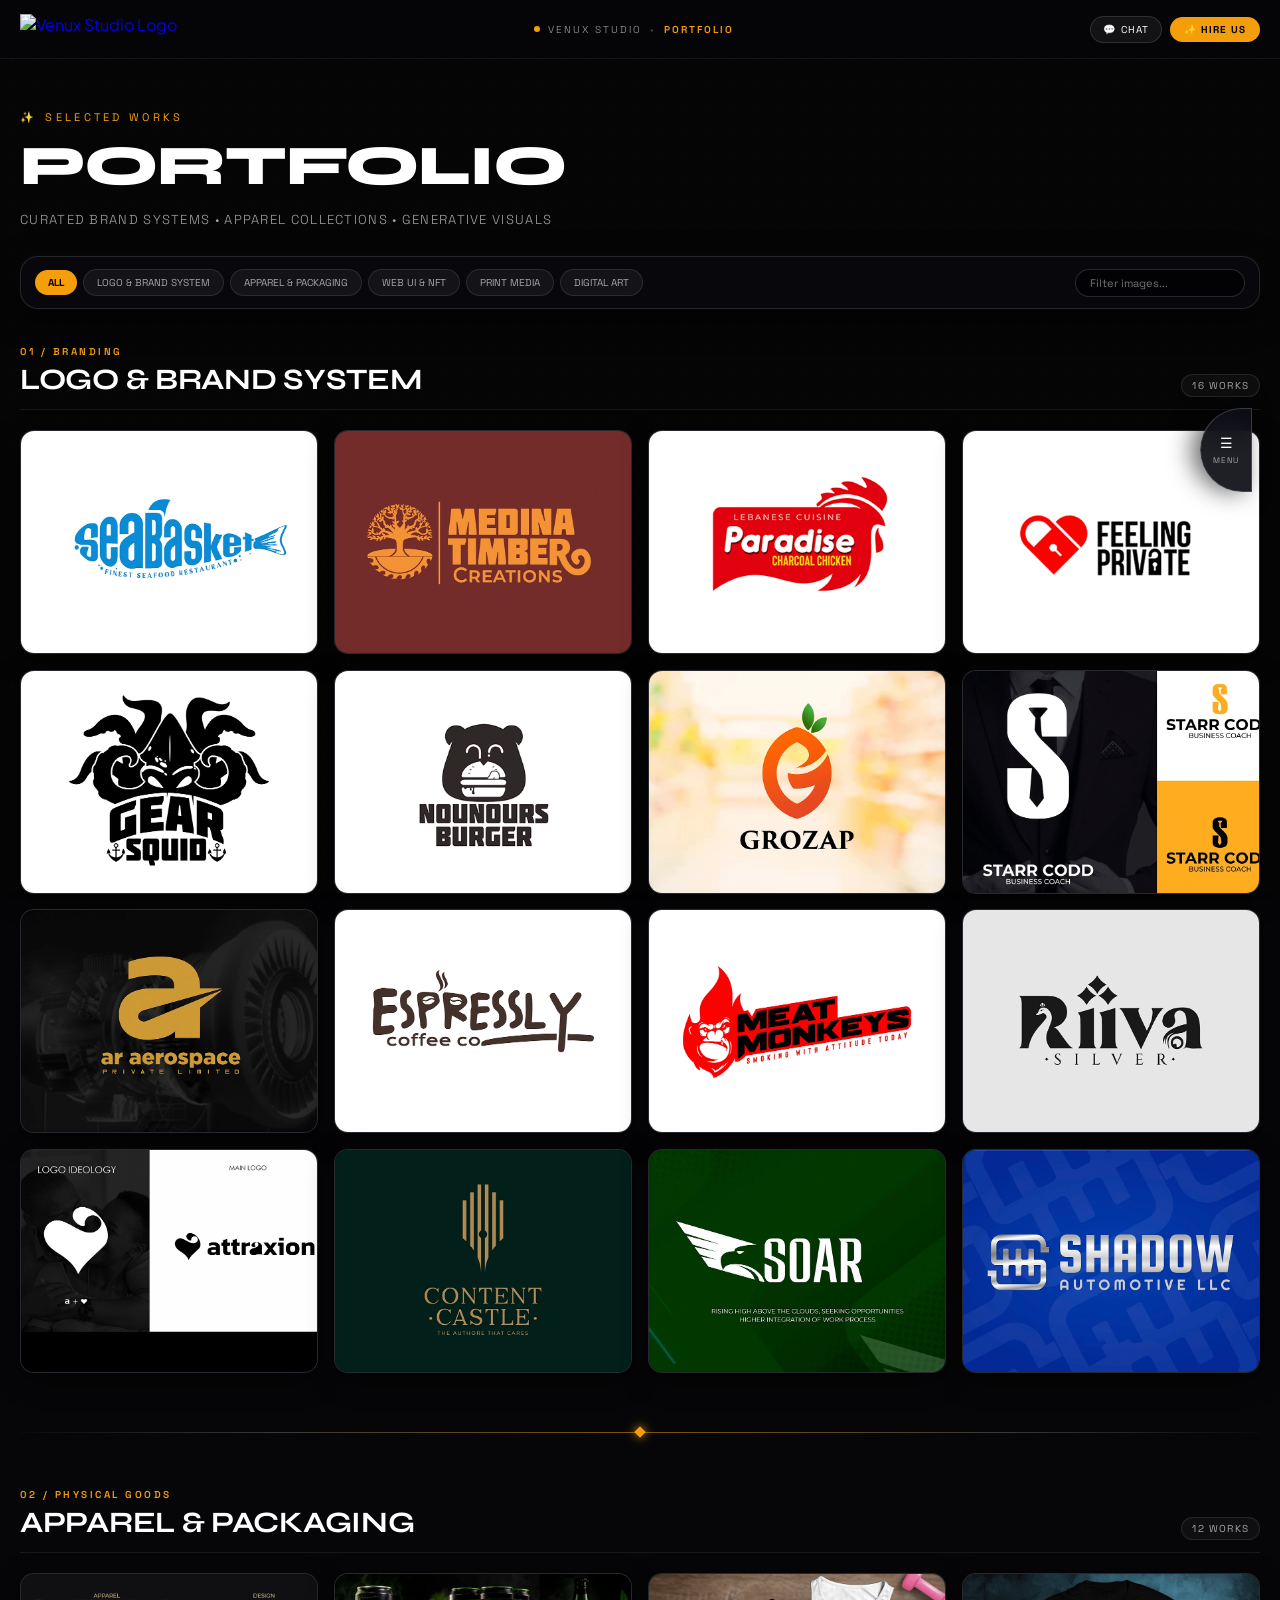
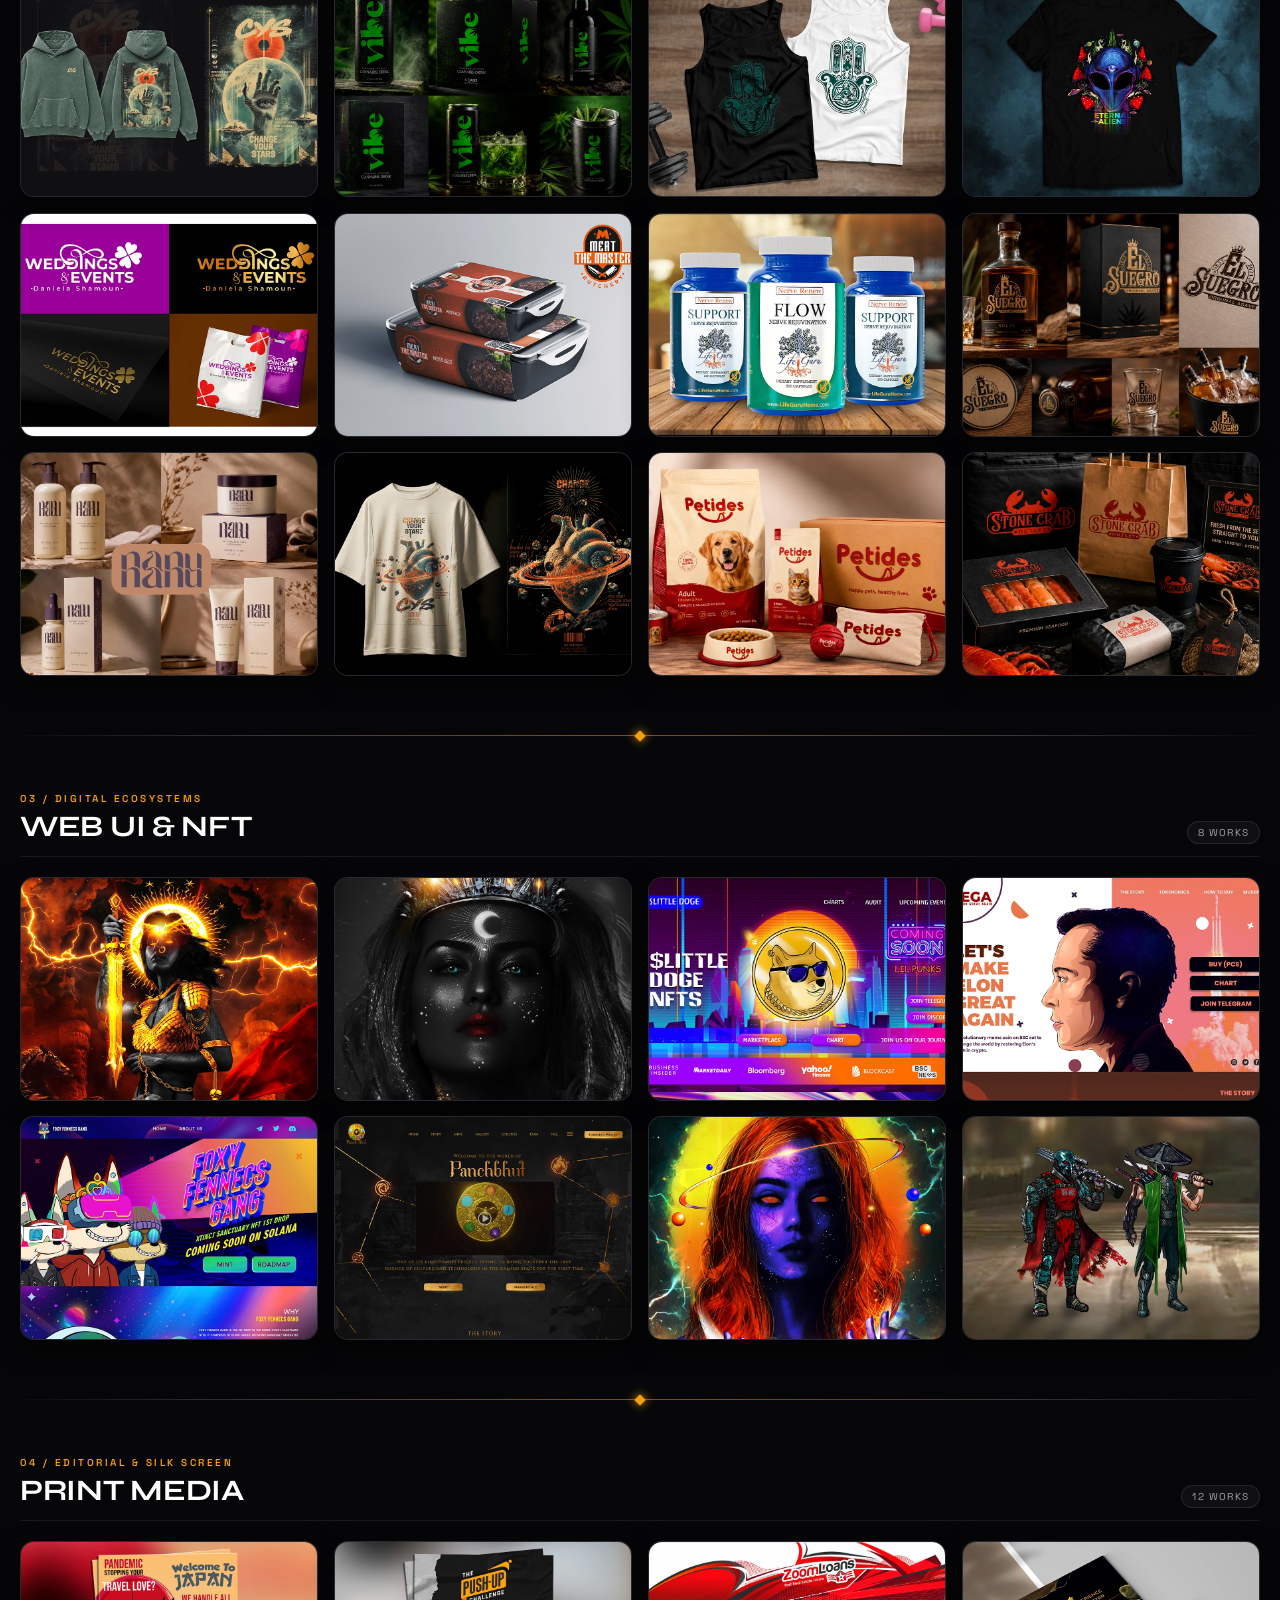
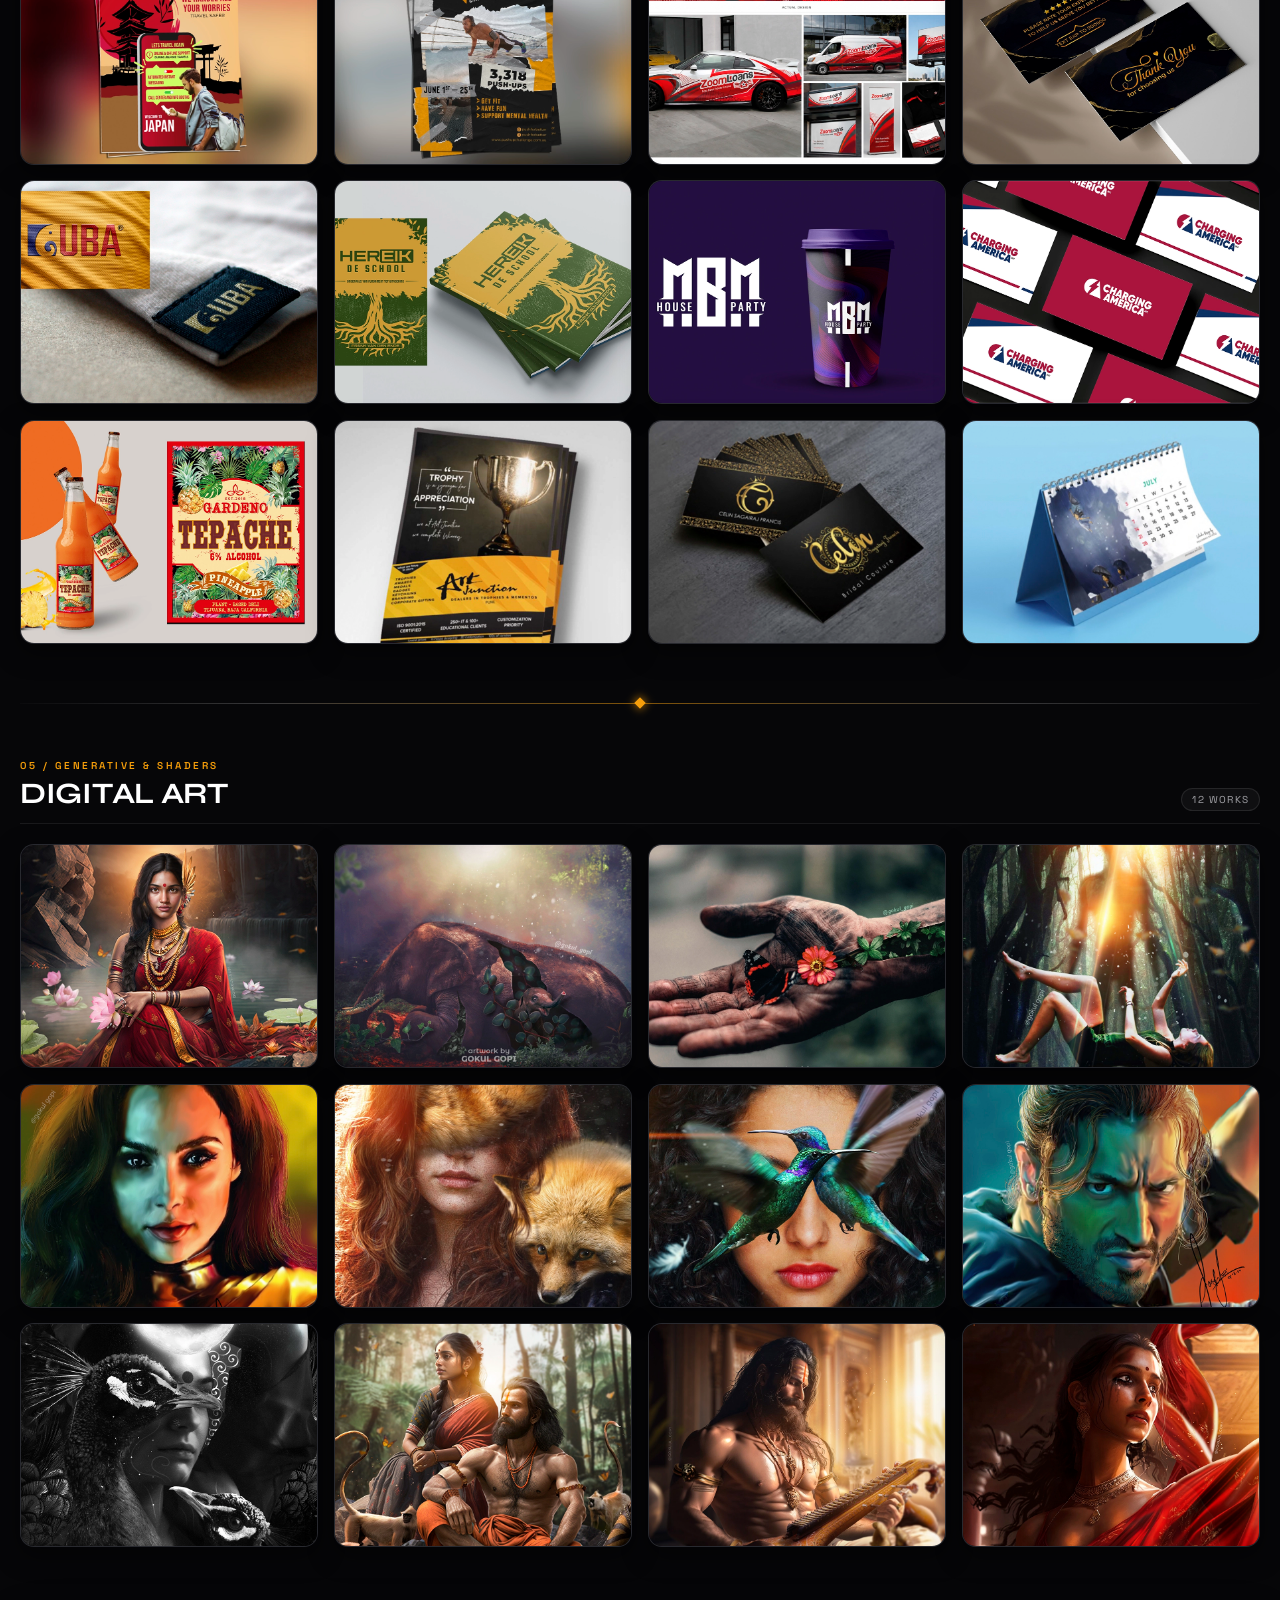
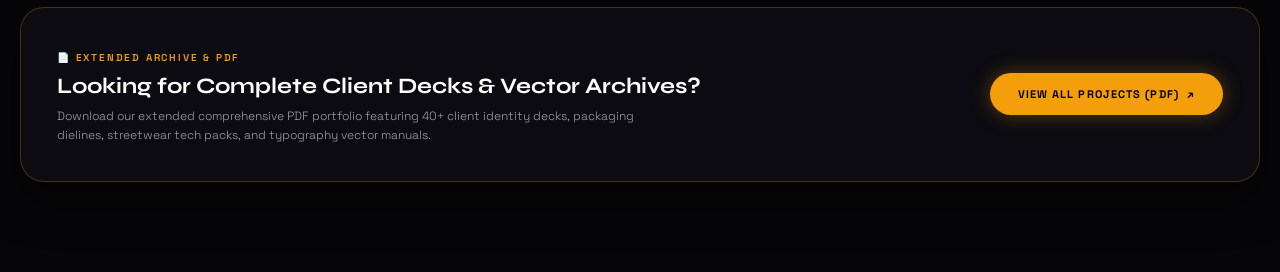
==== portfolio.html @ cf00c3d8 "Add files via upload" ====
<!doctype html>
<html lang="en">
  <head>
    <meta charset="UTF-8" />
    <meta name="viewport" content="width=device-width, initial-scale=1.0" />
    <title>PORTFOLIO — Venux Studio | Selected Works & Visual Identity Gallery</title>

    <!-- SEO, AEO & Meta Tags -->
    <meta name="description" content="Explore selected brand design works by Venux Studio & Gokul Eashwar across 5 curated categories: Logo & Brand Systems, Apparel & Packaging, Web UI & NFT, Print Media, and Digital Art." />
    <meta name="keywords" content="Venux Studio Portfolio, Gokul Eashwar Works, Brand Identity Portfolio, Logo Design Showcase, Packaging Design, Streetwear Graphics, Digital Art" />
    <meta name="author" content="Gokul Eashwar" />
    <meta name="robots" content="index, follow" />
    <link rel="canonical" href="https://venuxstudio.com/portfolio.html" />

    <!-- Open Graph -->
    <meta property="og:type" content="website" />
    <meta property="og:title" content="Portfolio — Venux Studio" />
    <meta property="og:description" content="Curated Brand Systems • Apparel Collections • Generative Visuals" />
    <meta property="og:image" content="https://res.cloudinary.com/nnzbikiu/image/upload/v1785316386/venux_studio_2b_zwst46.png" />
    <link rel="icon" type="image/png" href="https://res.cloudinary.com/nnzbikiu/image/upload/v1785316404/ICON_plrvca.png" />

    <!-- Google Fonts -->
    <link rel="preconnect" href="https://fonts.googleapis.com">
    <link rel="preconnect" href="https://fonts.gstatic.com" crossorigin>
    <link href="https://fonts.googleapis.com/css2?family=Plus+Jakarta+Sans:wght@300;400;500;600;700&family=Space+Grotesk:wght@300;400;500;600;700&family=Syne:wght@500;600;700;800&display=swap" rel="stylesheet">

    <!-- Standalone Stylesheet -->
    <link rel="stylesheet" href="css/style.css" />
  </head>
  <body>
    <!-- Background Video with 20% Overlay -->
    <div id="site-bg-container" class="video-bg-container">
      <video id="site-bg-video" class="video-bg-media" autoplay loop muted playsinline poster="https://res.cloudinary.com/nnzbikiu/image/upload/v1785316410/BG1_i8uujd.jpg">
        <source src="https://res.cloudinary.com/nnzbikiu/video/upload/v1787066009/bg2_l8jbki.mp4" type="video/mp4" />
      </video>
      <div class="video-bg-overlay"></div>
    </div>
    <div class="noise-layer"></div>

    <!-- Fixed Header -->
    <header class="site-header">
      <div class="header-container">
        <!-- Logo -->
        <a href="index.html" style="text-decoration: none; display: flex; align-items: center;">
          <img id="header-logo-img" src="https://res.cloudinary.com/nnzbikiu/image/upload/v1785316386/venux_studio_2b_zwst46.png" alt="Venux Studio Logo" style="height: 30px; width: auto; object-fit: contain;" />
        </a>

        <!-- Center Breadcrumb -->
        <div style="display: flex; align-items: center; gap: 8px; font-family: var(--font-space); font-size: 10px; letter-spacing: 0.2em; text-transform: uppercase; color: var(--text-silver);">
          <span style="width: 6px; height: 6px; border-radius: 50%; background: var(--gold-primary); display: inline-block;"></span>
          <span style="font-weight: 300;">VENUX STUDIO</span>
          <span style="color: #444;">•</span>
          <span style="color: var(--gold-primary); font-weight: 600;">PORTFOLIO</span>
        </div>

        <!-- Right Quick Actions -->
        <div style="display: flex; align-items: center; gap: 8px;">
          <a href="https://wa.me/918983799176" class="dynamic-whatsapp-link" target="_blank" rel="noopener noreferrer" style="display: flex; align-items: center; gap: 5px; text-decoration: none; padding: 6px 12px; border-radius: 9999px; background: rgba(255,255,255,0.06); border: 1px solid rgba(255,255,255,0.12); color: #ffffff; font-family: var(--font-space); font-size: 10px; letter-spacing: 0.1em; text-transform: uppercase;">
            <span style="color: var(--gold-primary);">💬</span> CHAT
          </a>
          <a href="contact.html" style="display: flex; align-items: center; gap: 5px; text-decoration: none; padding: 6px 14px; border-radius: 9999px; background: var(--gold-primary); color: #000000; font-family: var(--font-space); font-size: 10px; font-weight: 700; letter-spacing: 0.1em; text-transform: uppercase;">
            ✨ HIRE US
          </a>
        </div>
      </div>
    </header>

    <!-- Main Portfolio Content -->
    <main style="position: relative; z-index: 10; min-height: 100vh; padding: 110px 20px 90px; max-width: 1280px; margin: 0 auto;">
      <!-- Title & Subtitle -->
      <div style="margin-bottom: 28px;">
        <div style="display: flex; align-items: center; gap: 8px; color: var(--gold-primary); font-family: var(--font-space); font-size: 11px; letter-spacing: 0.3em; text-transform: uppercase; margin-bottom: 8px;">
          <span>✨</span>
          <span>SELECTED WORKS</span>
        </div>
        <h1 style="font-family: var(--font-syne); font-size: clamp(2rem, 5vw, 3.5rem); font-weight: 800; text-transform: uppercase; letter-spacing: -0.02em; margin-bottom: 12px;">
          PORTFOLIO
        </h1>
        <p style="font-family: var(--font-space); font-size: 13px; color: var(--text-silver); letter-spacing: 0.1em; text-transform: uppercase; font-weight: 300;">
          Curated Brand Systems • Apparel Collections • Generative Visuals
        </p>
      </div>

      <!-- Top Sticky Floating Category Filter Bar & Search (Persistent Hover on Scroll) -->
      <div class="sticky-filter-panel">
        <div class="sticky-filter-pills-wrap">
          <button class="portfolio-filter-btn" data-target="all" style="padding: 6px 13px; border-radius: 9999px; background: var(--gold-primary); border: none; color: #000; font-family: var(--font-space); font-size: 10px; font-weight: 700; cursor: pointer; text-transform: uppercase; transition: all 0.2s ease;">ALL</button>
          <button class="portfolio-filter-btn" data-target="logo-brand" style="padding: 6px 13px; border-radius: 9999px; background: rgba(255,255,255,0.05); border: 1px solid rgba(255,255,255,0.1); color: var(--text-silver); font-family: var(--font-space); font-size: 10px; cursor: pointer; text-transform: uppercase; transition: all 0.2s ease;">Logo & Brand System</button>
          <button class="portfolio-filter-btn" data-target="apparel-packaging" style="padding: 6px 13px; border-radius: 9999px; background: rgba(255,255,255,0.05); border: 1px solid rgba(255,255,255,0.1); color: var(--text-silver); font-family: var(--font-space); font-size: 10px; cursor: pointer; text-transform: uppercase; transition: all 0.2s ease;">Apparel & Packaging</button>
          <button class="portfolio-filter-btn" data-target="web-ui-nft" style="padding: 6px 13px; border-radius: 9999px; background: rgba(255,255,255,0.05); border: 1px solid rgba(255,255,255,0.1); color: var(--text-silver); font-family: var(--font-space); font-size: 10px; cursor: pointer; text-transform: uppercase; transition: all 0.2s ease;">Web UI & NFT</button>
          <button class="portfolio-filter-btn" data-target="print-media" style="padding: 6px 13px; border-radius: 9999px; background: rgba(255,255,255,0.05); border: 1px solid rgba(255,255,255,0.1); color: var(--text-silver); font-family: var(--font-space); font-size: 10px; cursor: pointer; text-transform: uppercase; transition: all 0.2s ease;">Print Media</button>
          <button class="portfolio-filter-btn" data-target="digital-art" style="padding: 6px 13px; border-radius: 9999px; background: rgba(255,255,255,0.05); border: 1px solid rgba(255,255,255,0.1); color: var(--text-silver); font-family: var(--font-space); font-size: 10px; cursor: pointer; text-transform: uppercase; transition: all 0.2s ease;">Digital Art</button>
        </div>

        <div class="sticky-filter-search-wrap" style="display: flex; align-items: center; gap: 8px;">
          <input id="portfolio-gallery-search" type="text" placeholder="Filter images..." style="background: rgba(0,0,0,0.6); border: 1px solid rgba(255,255,255,0.15); padding: 6px 14px; border-radius: 9999px; font-family: var(--font-space); font-size: 11px; color: #fff; outline: none; min-width: 170px;" />
        </div>
      </div>

      <!-- ================= 5 SCROLLING GALLERY SECTIONS ================= -->
      <div id="portfolio-sections-root" class="portfolio-gallery-container">
        
        <!-- SECTION 1: LOGO & BRAND SYSTEM (16 Containers) -->
        <section id="section-logo-brand" class="gallery-section-block">
          <div class="gallery-section-header">
            <div class="gallery-section-title-wrap">
              <span class="gallery-section-num">01 / BRANDING</span>
              <h2 class="gallery-section-title">Logo & Brand System</h2>
            </div>
            <span class="gallery-section-badge">16 Works</span>
          </div>
          <div id="grid-logo-brand" class="gallery-grid"></div>
        </section>

        <!-- Dotted Section Divider -->
        <div class="section-divider">
          <div class="section-divider-diamond"></div>
        </div>

        <!-- SECTION 2: APPAREL & PACKAGING (12 Containers) -->
        <section id="section-apparel-packaging" class="gallery-section-block">
          <div class="gallery-section-header">
            <div class="gallery-section-title-wrap">
              <span class="gallery-section-num">02 / PHYSICAL GOODS</span>
              <h2 class="gallery-section-title">Apparel & Packaging</h2>
            </div>
            <span class="gallery-section-badge">12 Works</span>
          </div>
          <div id="grid-apparel-packaging" class="gallery-grid"></div>
        </section>

        <!-- Dotted Section Divider -->
        <div class="section-divider">
          <div class="section-divider-diamond"></div>
        </div>

        <!-- SECTION 3: WEB UI & NFT (8 Containers) -->
        <section id="section-web-ui-nft" class="gallery-section-block">
          <div class="gallery-section-header">
            <div class="gallery-section-title-wrap">
              <span class="gallery-section-num">03 / DIGITAL ECOSYSTEMS</span>
              <h2 class="gallery-section-title">Web UI & NFT</h2>
            </div>
            <span class="gallery-section-badge">8 Works</span>
          </div>
          <div id="grid-web-ui-nft" class="gallery-grid"></div>
        </section>

        <!-- Dotted Section Divider -->
        <div class="section-divider">
          <div class="section-divider-diamond"></div>
        </div>

        <!-- SECTION 4: PRINT MEDIA (12 Containers) -->
        <section id="section-print-media" class="gallery-section-block">
          <div class="gallery-section-header">
            <div class="gallery-section-title-wrap">
              <span class="gallery-section-num">04 / EDITORIAL & SILK SCREEN</span>
              <h2 class="gallery-section-title">Print Media</h2>
            </div>
            <span class="gallery-section-badge">12 Works</span>
          </div>
          <div id="grid-print-media" class="gallery-grid"></div>
        </section>

        <!-- Dotted Section Divider -->
        <div class="section-divider">
          <div class="section-divider-diamond"></div>
        </div>

        <!-- SECTION 5: DIGITAL ART (12 Containers) -->
        <section id="section-digital-art" class="gallery-section-block">
          <div class="gallery-section-header">
            <div class="gallery-section-title-wrap">
              <span class="gallery-section-num">05 / GENERATIVE & SHADERS</span>
              <h2 class="gallery-section-title">Digital Art</h2>
            </div>
            <span class="gallery-section-badge">12 Works</span>
          </div>
          <div id="grid-digital-art" class="gallery-grid"></div>
        </section>

      </div>

      <!-- ================= EXTENDED ARCHIVE & PDF SECTION ================= -->
      <div class="glass-panel" style="margin-top: 60px; border-radius: 24px; padding: 36px; display: flex; flex-wrap: wrap; align-items: center; justify-content: space-between; gap: 24px; border: 1px solid rgba(245,158,11,0.25);">
        <div>
          <span style="font-family: var(--font-space); font-size: 10px; color: var(--gold-primary); letter-spacing: 0.18em; text-transform: uppercase; font-weight: 600;">
            📄 EXTENDED ARCHIVE & PDF
          </span>
          <h3 style="font-family: var(--font-syne); font-size: 22px; font-weight: 700; margin: 8px 0; color: #ffffff;">
            Looking for Complete Client Decks & Vector Archives?
          </h3>
          <p style="font-family: var(--font-space); font-size: 12px; color: var(--text-silver); font-weight: 300; max-width: 580px; line-height: 1.6;">
            Download our extended comprehensive PDF portfolio featuring 40+ client identity decks, packaging dielines, streetwear tech packs, and typography vector manuals.
          </p>
        </div>

        <a id="pdf-portfolio-btn" href="https://drive.google.com/file/d/1tHbEPQrKnWGHu5z4K-dpq1kk4KrGbbqX/view?usp=sharing" target="_blank" rel="noopener noreferrer" style="text-decoration: none; padding: 14px 28px; border-radius: 9999px; background: var(--gold-primary); color: #000000; font-family: var(--font-space); font-size: 11px; font-weight: 700; text-transform: uppercase; letter-spacing: 0.1em; display: inline-flex; align-items: center; gap: 8px; box-shadow: 0 0 20px rgba(245,158,11,0.35); transition: transform 0.2s ease;">
          <span>VIEW ALL PROJECTS (PDF)</span>
          <span>↗</span>
        </a>
      </div>
    </main>

    <!-- ================= IMAGE LIGHTBOX MODAL ================= -->
    <div id="image-lightbox-modal" class="modal-overlay" style="z-index: 120;">
      <div style="position: relative; max-width: 960px; width: 100%; display: flex; flex-direction: column; align-items: center;">
        <button id="lightbox-close-btn" style="position: absolute; top: -45px; right: 0; background: rgba(0,0,0,0.8); border: 1px solid rgba(255,255,255,0.2); color: #fff; font-size: 16px; width: 36px; height: 36px; border-radius: 50%; cursor: pointer; display: flex; align-items: center; justify-content: center;">✕</button>
        <div style="border-radius: 18px; overflow: hidden; border: 1px solid rgba(245,158,11,0.4); box-shadow: 0 25px 60px rgba(0,0,0,0.95); background: #000; max-height: 80vh; width: 100%; display: flex; align-items: center; justify-content: center;">
          <img id="lightbox-img" src="" alt="Portfolio Showcase Fullscreen" style="max-width: 100%; max-height: 80vh; object-fit: contain;" />
        </div>
        <p id="lightbox-caption" style="margin-top: 14px; font-family: var(--font-space); font-size: 12px; color: var(--gold-primary); letter-spacing: 0.15em; text-transform: uppercase;"></p>
      </div>
    </div>

    <!-- ================= CIRCULAR ARC NAVIGATION (DESKTOP) ================= -->
    <div class="arc-nav-desktop">
      <div class="arc-nav-wrapper">
        <div id="arc-nodes-group" class="arc-nodes-group collapsed">
          <a id="arc-node-home" href="index.html" class="arc-node-item">
            <span class="arc-node-pill">Home</span>
            <div class="arc-node-btn">🏠</div>
          </a>
          <a id="arc-node-about" href="about.html" class="arc-node-item">
            <span class="arc-node-pill">About</span>
            <div class="arc-node-btn">👤</div>
          </a>
          <a id="arc-node-portfolio" href="portfolio.html" class="arc-node-item active">
            <span class="arc-node-pill">Portfolio</span>
            <div class="arc-node-btn active">📁</div>
          </a>
          <a id="arc-node-vibe-builds" href="vibe-builds.html" class="arc-node-item">
            <span class="arc-node-pill">Vibe Builds</span>
            <div class="arc-node-btn">⚡</div>
          </a>
          <a id="arc-node-contact" href="contact.html" class="arc-node-item">
            <span class="arc-node-pill">Contact</span>
            <div class="arc-node-btn">✉️</div>
          </a>
        </div>

        <button id="arc-nav-trigger" class="arc-trigger-btn" aria-label="Toggle Navigation">
          <span style="font-size: 14px; color: #fff;">☰</span>
          <span id="arc-trigger-text" style="font-family: var(--font-space); font-size: 8px; color: var(--text-silver); letter-spacing: 0.1em;">MENU</span>
        </button>
      </div>
    </div>

    <!-- ================= MOBILE & TABLET BOTTOM DOCK ================= -->
    <div class="mobile-bottom-dock">
      <div class="mobile-dock-inner">
        <a href="index.html" class="mobile-dock-btn" data-file="index.html">Home</a>
        <a href="about.html" class="mobile-dock-btn" data-file="about.html">About</a>
        <a href="portfolio.html" class="mobile-dock-btn active" data-file="portfolio.html">Portfolio</a>
        <a href="vibe-builds.html" class="mobile-dock-btn" data-file="vibe-builds.html">Vibe</a>
        <a href="contact.html" class="mobile-dock-btn" data-file="contact.html">Contact</a>
      </div>
    </div>

    <!-- Scripts -->
    <script src="js/data.js"></script>
    <script src="js/app.js"></script>
  </body>
</html>
---- css/style.css ----
/* ==========================================================================
   VENUX STUDIO — STANDALONE STYLESHEET (MULTI-PAGE & VIDEO BG SUPPORT)
   Strict 3-Color Standard: White (#ffffff), Silver/Muted (#a3a3a8), Deep Gold (#f59e0b)
   ========================================================================== */

@import url('https://fonts.googleapis.com/css2?family=Plus+Jakarta+Sans:wght@300;400;500;600;700&family=Space+Grotesk:wght@300;400;500;600;700&family=Syne:wght@500;600;700;800&display=swap');

:root {
  --bg-primary: #060608;
  --text-white: #ffffff;
  --text-silver: #a3a3a8;
  --text-muted: #73737c;
  --gold-primary: #f59e0b;
  --gold-glow: rgba(245, 158, 11, 0.35);
  --glass-bg: rgba(14, 15, 22, 0.72);
  --glass-border: rgba(255, 255, 255, 0.1);
  --glass-border-hover: rgba(245, 158, 11, 0.5);
  --glass-blur: blur(16px);
  --font-syne: 'Syne', sans-serif;
  --font-space: 'Space Grotesk', monospace, sans-serif;
  --font-sans: 'Plus Jakarta Sans', sans-serif;
}

* {
  margin: 0;
  padding: 0;
  box-sizing: border-box;
  -webkit-font-smoothing: antialiased;
}

html, body {
  background-color: var(--bg-primary);
  color: var(--text-white);
  font-family: var(--font-sans);
  overflow-x: hidden;
  min-height: 100vh;
  position: relative;
  width: 100%;
}

::selection {
  background-color: var(--gold-primary);
  color: #000000;
}

/* ================= BACKGROUND VIDEO & OVERLAY ================= */
.video-bg-container {
  position: fixed;
  inset: 0;
  width: 100vw;
  height: 100vh;
  z-index: 0;
  overflow: hidden;
  pointer-events: none;
}

.video-bg-media {
  position: absolute;
  top: 50%;
  left: 50%;
  min-width: 100%;
  min-height: 100%;
  width: auto;
  height: auto;
  transform: translate(-50%, -50%);
  object-fit: cover;
}

/* 20% Black Overlay as requested */
.video-bg-overlay {
  position: absolute;
  inset: 0;
  background-color: rgba(0, 0, 0, 0.20);
  z-index: 1;
}

.noise-layer {
  position: fixed;
  inset: 0;
  background-image: radial-gradient(rgba(255, 255, 255, 0.04) 1px, transparent 0);
  background-size: 24px 24px;
  z-index: 2;
  pointer-events: none;
  opacity: 0.35;
}

/* Typography Utility Classes */
.font-syne { font-family: var(--font-syne); }
.font-space { font-family: var(--font-space); }
.font-sans { font-family: var(--font-sans); }

/* Glass Panel Styling */
.glass-panel {
  background: var(--glass-bg);
  backdrop-filter: var(--glass-blur);
  -webkit-backdrop-filter: var(--glass-blur);
  border: 1px solid var(--glass-border);
  box-shadow: 0 20px 40px rgba(0, 0, 0, 0.5);
  transition: all 0.3s cubic-bezier(0.16, 1, 0.3, 1);
}

.glass-panel-hover:hover {
  border-color: var(--glass-border-hover);
  transform: translateY(-3px);
  box-shadow: 0 25px 50px rgba(0, 0, 0, 0.7), 0 0 25px rgba(245, 158, 11, 0.12);
}

/* Header */
.site-header {
  position: fixed;
  top: 0;
  left: 0;
  right: 0;
  z-index: 50;
  padding: 0.875rem 1.25rem;
  background: rgba(6, 6, 8, 0.75);
  backdrop-filter: var(--glass-blur);
  -webkit-backdrop-filter: var(--glass-blur);
  border-bottom: 1px solid rgba(255, 255, 255, 0.06);
}

.header-container {
  max-width: 1280px;
  margin: 0 auto;
  display: flex;
  align-items: center;
  justify-content: space-between;
  gap: 12px;
}

/* Orbit Canvas & Interactive Showcase (Home) */
.orbit-showcase-container {
  position: relative;
  width: 100%;
  height: 80vh;
  min-height: 480px;
  max-width: 1280px;
  margin: 0 auto;
  display: flex;
  align-items: center;
  justify-content: center;
  overflow: hidden;
  user-select: none;
}

.orbit-card {
  position: absolute;
  transform: translate(-50%, -50%);
  cursor: pointer;
  transition: transform 0.25s ease-out, border-color 0.25s ease, opacity 0.25s ease;
  border-radius: 12px;
  overflow: hidden;
  border: 1px solid rgba(255, 255, 255, 0.18);
  background: rgba(12, 13, 18, 0.82);
  backdrop-filter: blur(10px);
  -webkit-backdrop-filter: blur(10px);
}

.orbit-card:hover {
  border-color: var(--gold-primary) !important;
  box-shadow: 0 0 30px var(--gold-glow);
  z-index: 100 !important;
}

/* Glitch Animation */
@keyframes glitch-anim {
  0% { transform: translate(0); }
  20% { transform: translate(-1px, 1px); }
  40% { transform: translate(-1px, -1px); }
  60% { transform: translate(1px, 1px); }
  80% { transform: translate(1px, -1px); }
  100% { transform: translate(0); }
}

.animate-glitch {
  animation: glitch-anim 0.2s cubic-bezier(0.25, 0.46, 0.45, 0.94) both infinite;
}

/* ================= CIRCULAR ARC NAVIGATION (FIXED & SHIFTED INWARD) ================= */
.arc-nav-desktop {
  position: fixed;
  right: 28px; /* Shifted left from the edge so it never crops! */
  top: 50%;
  transform: translateY(-50%);
  z-index: 45;
  user-select: none;
}

.arc-nav-wrapper {
  position: relative;
  width: 280px;
  height: 380px;
  display: flex;
  align-items: center;
  justify-content: flex-end;
}

.arc-trigger-btn {
  width: 52px;
  height: 84px;
  background: rgba(13, 14, 20, 0.92);
  border: 1px solid rgba(255, 255, 255, 0.18);
  border-radius: 42px 0 0 42px;
  backdrop-filter: blur(16px);
  -webkit-backdrop-filter: blur(16px);
  cursor: pointer;
  display: flex;
  flex-direction: column;
  align-items: center;
  justify-content: center;
  gap: 4px;
  transition: all 0.3s ease;
  position: relative;
  z-index: 10;
  box-shadow: -8px 0 25px rgba(0, 0, 0, 0.6);
}

.arc-trigger-btn:hover {
  border-color: rgba(245, 158, 11, 0.7);
  background: rgba(22, 24, 34, 0.98);
}

.arc-nodes-group {
  position: absolute;
  right: 26px;
  top: 50%;
  transform: translateY(-50%);
  transition: opacity 0.35s cubic-bezier(0.16, 1, 0.3, 1), transform 0.35s cubic-bezier(0.16, 1, 0.3, 1);
}

.arc-nodes-group.collapsed {
  opacity: 0;
  pointer-events: none;
  transform: translateY(-50%) scale(0.85);
}

.arc-node-item {
  position: absolute;
  transform: translate(50%, -50%);
  display: flex;
  align-items: center;
  justify-content: flex-end;
  cursor: pointer;
  text-decoration: none;
}

.arc-node-btn {
  width: 44px;
  height: 44px;
  border-radius: 50%;
  background: rgba(18, 19, 26, 0.9);
  border: 1px solid rgba(255, 255, 255, 0.18);
  color: var(--text-silver);
  display: flex;
  align-items: center;
  justify-content: center;
  transition: all 0.25s ease;
  backdrop-filter: blur(12px);
  -webkit-backdrop-filter: blur(12px);
  font-size: 15px;
}

.arc-node-btn.active {
  background: var(--gold-primary);
  color: #000000;
  box-shadow: 0 0 25px var(--gold-glow);
  transform: scale(1.12);
  font-weight: 700;
  border-color: var(--gold-primary);
}

.arc-node-btn:hover:not(.active) {
  border-color: var(--gold-primary);
  color: #ffffff;
  transform: scale(1.08);
}

.arc-node-pill {
  margin-right: 10px;
  padding: 4px 12px;
  border-radius: 9999px;
  background: rgba(8, 9, 14, 0.85);
  border: 1px solid rgba(255, 255, 255, 0.12);
  font-family: var(--font-space);
  font-size: 11px;
  white-space: nowrap;
  backdrop-filter: blur(8px);
  -webkit-backdrop-filter: blur(8px);
  color: var(--text-silver);
  transition: all 0.25s ease;
}

.arc-node-item:hover .arc-node-pill {
  color: #ffffff;
  border-color: rgba(245, 158, 11, 0.4);
}

.arc-node-item.active .arc-node-pill {
  background: rgba(245, 158, 11, 0.15);
  border-color: rgba(245, 158, 11, 0.4);
  color: #fef08a;
  font-weight: 600;
}

/* ================= MOBILE & TABLET FLOATING DOCK ================= */
.mobile-bottom-dock {
  position: fixed;
  bottom: 16px;
  left: 0;
  right: 0;
  z-index: 45;
  display: none;
  justify-content: center;
  padding: 0 12px;
  pointer-events: none;
}

.mobile-dock-inner {
  pointer-events: auto;
  display: flex;
  align-items: center;
  justify-content: center;
  gap: 3px;
  padding: 6px 10px;
  border-radius: 9999px;
  background: rgba(12, 13, 20, 0.95);
  border: 1px solid rgba(255, 255, 255, 0.18);
  backdrop-filter: blur(20px);
  -webkit-backdrop-filter: blur(20px);
  box-shadow: 0 15px 35px rgba(0, 0, 0, 0.85);
  max-width: calc(100vw - 24px);
  overflow-x: auto;
}

.mobile-dock-btn {
  display: flex;
  align-items: center;
  gap: 4px;
  padding: 6px 9px;
  border-radius: 9999px;
  background: transparent;
  border: none;
  color: var(--text-silver);
  font-family: var(--font-space);
  font-size: 10px;
  text-transform: uppercase;
  letter-spacing: 0.06em;
  text-decoration: none;
  cursor: pointer;
  transition: all 0.25s ease;
  min-height: 38px;
  white-space: nowrap;
}

.mobile-dock-btn.active {
  background: var(--gold-primary);
  color: #000000;
  font-weight: 700;
  box-shadow: 0 0 15px var(--gold-glow);
}

/* ================= RESPONSIVENESS & MOBILE LAYOUT FIXES ================= */
@media (max-width: 1024px) {
  .arc-nav-desktop {
    display: none !important;
  }
  .mobile-bottom-dock {
    display: flex !important;
  }
}

@media (max-width: 640px) {
  .header-container {
    padding: 0 4px;
  }
  .site-header {
    padding: 0.625rem 0.875rem;
  }
}

/* ================= PORTFOLIO SECTIONS & IMAGE SHOWCASE GRID ================= */
.portfolio-gallery-container {
  position: relative;
  width: 100%;
}

/* Persistent Floating Sticky Filter Bar */
.sticky-filter-panel {
  position: sticky;
  top: 68px;
  z-index: 40;
  background: rgba(8, 9, 14, 0.88);
  backdrop-filter: blur(20px);
  -webkit-backdrop-filter: blur(20px);
  padding: 10px 14px;
  border-radius: 18px;
  border: 1px solid rgba(255, 255, 255, 0.12);
  margin-bottom: 36px;
  display: flex;
  align-items: center;
  justify-content: space-between;
  gap: 12px;
  box-shadow: 0 10px 30px rgba(0, 0, 0, 0.65), 0 0 15px rgba(245, 158, 11, 0.05);
  transition: all 0.25s ease;
}

.sticky-filter-pills-wrap {
  display: flex;
  align-items: center;
  gap: 6px;
  overflow-x: auto;
  scrollbar-width: none;
  -ms-overflow-style: none;
  -webkit-overflow-scrolling: touch;
  padding: 2px 0;
  max-width: 100%;
}

.sticky-filter-pills-wrap::-webkit-scrollbar {
  display: none;
}

.portfolio-filter-btn {
  white-space: nowrap;
  flex-shrink: 0;
}

.gallery-section-block {
  margin-bottom: 56px;
  scroll-margin-top: 150px;
}

@media (max-width: 768px) {
  .sticky-filter-panel {
    top: 58px;
    padding: 8px 10px;
    border-radius: 14px;
    margin-bottom: 24px;
    flex-direction: column;
    align-items: stretch;
    gap: 8px;
  }

  .gallery-section-block {
    scroll-margin-top: 175px;
  }
}

.gallery-section-header {
  display: flex;
  align-items: flex-end;
  justify-content: space-between;
  margin-bottom: 20px;
  padding-bottom: 12px;
  border-bottom: 1px solid rgba(255, 255, 255, 0.08);
}

.gallery-section-title-wrap {
  display: flex;
  flex-direction: column;
  gap: 4px;
}

.gallery-section-num {
  font-family: var(--font-space);
  font-size: 10px;
  letter-spacing: 0.25em;
  color: var(--gold-primary);
  text-transform: uppercase;
  font-weight: 600;
}

.gallery-section-title {
  font-family: var(--font-syne);
  font-size: clamp(1.25rem, 2.8vw, 1.85rem);
  font-weight: 700;
  letter-spacing: -0.01em;
  color: #ffffff;
  text-transform: uppercase;
}

.gallery-section-badge {
  font-family: var(--font-space);
  font-size: 10px;
  letter-spacing: 0.12em;
  color: var(--text-silver);
  padding: 4px 10px;
  border-radius: 9999px;
  background: rgba(255, 255, 255, 0.04);
  border: 1px solid rgba(255, 255, 255, 0.09);
  text-transform: uppercase;
}

/* 4-Column Responsive Image Grid */
.gallery-grid {
  display: grid;
  grid-template-columns: repeat(auto-fill, minmax(240px, 1fr));
  gap: 16px;
  position: relative;
}

@media (min-width: 1200px) {
  .gallery-grid {
    grid-template-columns: repeat(4, 1fr);
  }
}

@media (max-width: 768px) {
  .gallery-grid {
    grid-template-columns: repeat(2, 1fr);
    gap: 12px;
  }
}

@media (max-width: 440px) {
  .gallery-grid {
    grid-template-columns: 1fr;
    gap: 12px;
  }
}

/* Pure Image Container Card */
.gallery-item-card {
  position: relative;
  aspect-ratio: 4 / 3;
  border-radius: 14px;
  overflow: hidden;
  background: rgba(12, 13, 20, 0.85);
  border: 1px solid rgba(255, 255, 255, 0.12);
  cursor: pointer;
  box-shadow: 0 8px 24px rgba(0, 0, 0, 0.5);
  transition: transform 0.28s cubic-bezier(0.2, 0.9, 0.3, 1.2),
              box-shadow 0.28s ease,
              border-color 0.28s ease,
              filter 0.28s ease,
              opacity 0.28s ease;
  will-change: transform, filter, opacity;
  user-select: none;
}

.gallery-item-card img {
  width: 100%;
  height: 100%;
  object-fit: cover;
  display: block;
  transition: transform 0.35s ease;
}

/* Zoom on Image Hover */
.gallery-item-card:hover img {
  transform: scale(1.04);
}

/* Hover Pop Up State */
.gallery-item-card:hover {
  transform: scale(1.08) translateY(-4px);
  z-index: 30;
  border-color: var(--gold-primary);
  box-shadow: 0 20px 45px rgba(0, 0, 0, 0.9), 0 0 30px rgba(245, 158, 11, 0.45);
}

/* Soft Blur & Dim for Non-Hovered Cards when user focuses on an image */
.portfolio-gallery-container:has(.gallery-item-card:hover) .gallery-item-card:not(:hover) {
  opacity: 0.38;
  filter: blur(1.2px) grayscale(15%);
  transform: scale(0.97);
}

/* Dotted Section Divider with Center Diamond */
.section-divider {
  position: relative;
  display: flex;
  align-items: center;
  justify-content: center;
  margin: 48px 0 52px;
}

.section-divider::before {
  content: "";
  position: absolute;
  left: 0;
  right: 0;
  height: 1px;
  background-image: linear-gradient(to right, rgba(255, 255, 255, 0.02), rgba(255, 255, 255, 0.2) 20%, rgba(245, 158, 11, 0.5) 50%, rgba(255, 255, 255, 0.2) 80%, rgba(255, 255, 255, 0.02));
  background-size: 100% 1px;
}

.section-divider-diamond {
  position: relative;
  z-index: 2;
  width: 8px;
  height: 8px;
  background: var(--gold-primary);
  transform: rotate(45deg);
  box-shadow: 0 0 10px var(--gold-primary);
}

/* Custom Modal */
.modal-overlay {
  position: fixed;
  inset: 0;
  z-index: 100;
  background: rgba(0, 0, 0, 0.88);
  backdrop-filter: blur(16px);
  -webkit-backdrop-filter: blur(16px);
  display: none;
  align-items: center;
  justify-content: center;
  padding: 16px;
  opacity: 0;
  transition: opacity 0.3s ease;
}

.modal-overlay.active {
  display: flex;
  opacity: 1;
}

.modal-card {
  max-width: 850px;
  width: 100%;
  max-height: 90vh;
  overflow-y: auto;
  border-radius: 24px;
  background: rgba(14, 15, 22, 0.98);
  border: 1px solid rgba(255, 255, 255, 0.15);
  box-shadow: 0 25px 60px rgba(0, 0, 0, 0.95);
}
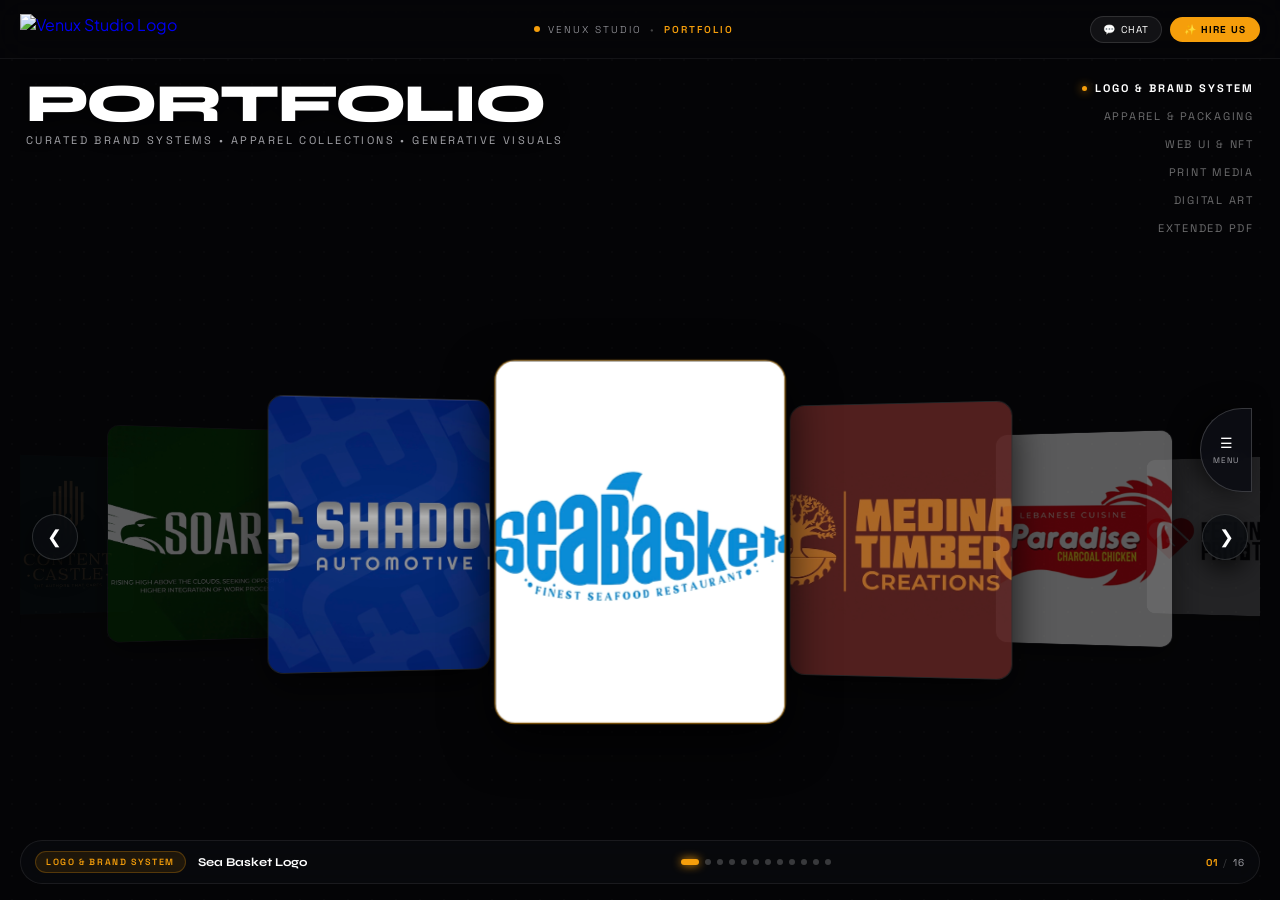
==== commit 21fe2416: "portfolio.html" ====
--- a/portfolio.html
+++ b/portfolio.html
@@ -66,151 +66,145 @@
     </header>
 
     <!-- Main Portfolio Content -->
-    <main style="position: relative; z-index: 10; min-height: 100vh; padding: 110px 20px 90px; max-width: 1280px; margin: 0 auto;">
-      <!-- Title & Subtitle -->
-      <div style="margin-bottom: 28px;">
-        <div style="display: flex; align-items: center; gap: 8px; color: var(--gold-primary); font-family: var(--font-space); font-size: 11px; letter-spacing: 0.3em; text-transform: uppercase; margin-bottom: 8px;">
-          <span>✨</span>
-          <span>SELECTED WORKS</span>
-        </div>
-        <h1 style="font-family: var(--font-syne); font-size: clamp(2rem, 5vw, 3.5rem); font-weight: 800; text-transform: uppercase; letter-spacing: -0.02em; margin-bottom: 12px;">
-          PORTFOLIO
-        </h1>
-        <p style="font-family: var(--font-space); font-size: 13px; color: var(--text-silver); letter-spacing: 0.1em; text-transform: uppercase; font-weight: 300;">
-          Curated Brand Systems • Apparel Collections • Generative Visuals
-        </p>
-      </div>
-
-      <!-- Top Sticky Floating Category Filter Bar & Search (Persistent Hover on Scroll) -->
-      <div class="sticky-filter-panel">
-        <div class="sticky-filter-pills-wrap">
-          <button class="portfolio-filter-btn" data-target="all" style="padding: 6px 13px; border-radius: 9999px; background: var(--gold-primary); border: none; color: #000; font-family: var(--font-space); font-size: 10px; font-weight: 700; cursor: pointer; text-transform: uppercase; transition: all 0.2s ease;">ALL</button>
-          <button class="portfolio-filter-btn" data-target="logo-brand" style="padding: 6px 13px; border-radius: 9999px; background: rgba(255,255,255,0.05); border: 1px solid rgba(255,255,255,0.1); color: var(--text-silver); font-family: var(--font-space); font-size: 10px; cursor: pointer; text-transform: uppercase; transition: all 0.2s ease;">Logo & Brand System</button>
-          <button class="portfolio-filter-btn" data-target="apparel-packaging" style="padding: 6px 13px; border-radius: 9999px; background: rgba(255,255,255,0.05); border: 1px solid rgba(255,255,255,0.1); color: var(--text-silver); font-family: var(--font-space); font-size: 10px; cursor: pointer; text-transform: uppercase; transition: all 0.2s ease;">Apparel & Packaging</button>
-          <button class="portfolio-filter-btn" data-target="web-ui-nft" style="padding: 6px 13px; border-radius: 9999px; background: rgba(255,255,255,0.05); border: 1px solid rgba(255,255,255,0.1); color: var(--text-silver); font-family: var(--font-space); font-size: 10px; cursor: pointer; text-transform: uppercase; transition: all 0.2s ease;">Web UI & NFT</button>
-          <button class="portfolio-filter-btn" data-target="print-media" style="padding: 6px 13px; border-radius: 9999px; background: rgba(255,255,255,0.05); border: 1px solid rgba(255,255,255,0.1); color: var(--text-silver); font-family: var(--font-space); font-size: 10px; cursor: pointer; text-transform: uppercase; transition: all 0.2s ease;">Print Media</button>
-          <button class="portfolio-filter-btn" data-target="digital-art" style="padding: 6px 13px; border-radius: 9999px; background: rgba(255,255,255,0.05); border: 1px solid rgba(255,255,255,0.1); color: var(--text-silver); font-family: var(--font-space); font-size: 10px; cursor: pointer; text-transform: uppercase; transition: all 0.2s ease;">Digital Art</button>
-        </div>
-
-        <div class="sticky-filter-search-wrap" style="display: flex; align-items: center; gap: 8px;">
-          <input id="portfolio-gallery-search" type="text" placeholder="Filter images..." style="background: rgba(0,0,0,0.6); border: 1px solid rgba(255,255,255,0.15); padding: 6px 14px; border-radius: 9999px; font-family: var(--font-space); font-size: 11px; color: #fff; outline: none; min-width: 170px;" />
-        </div>
-      </div>
-
-      <!-- ================= 5 SCROLLING GALLERY SECTIONS ================= -->
-      <div id="portfolio-sections-root" class="portfolio-gallery-container">
+    <main style="position: relative; z-index: 10; min-height: calc(100vh - 10px); height: calc(100vh - 10px); padding: 74px 20px 16px; max-width: 1560px; margin: 0 auto; display: flex; flex-direction: column; justify-content: space-between;">
+      
+      <div class="portfolio-hero-wrap">
         
-        <!-- SECTION 1: LOGO & BRAND SYSTEM (16 Containers) -->
-        <section id="section-logo-brand" class="gallery-section-block">
-          <div class="gallery-section-header">
-            <div class="gallery-section-title-wrap">
-              <span class="gallery-section-num">01 / BRANDING</span>
-              <h2 class="gallery-section-title">Logo & Brand System</h2>
+        <!-- Top Bar: Left Title & Right Category Filter Stack -->
+        <div class="portfolio-top-bar">
+          <!-- Left Main Heading (Exact Match to Reference) -->
+          <div class="portfolio-title-group">
+            <h1 class="portfolio-main-title">PORTFOLIO</h1>
+            <p id="portfolio-sub-caption" class="portfolio-sub-caption">
+              CURATED BRAND SYSTEMS • APPAREL COLLECTIONS • GENERATIVE VISUALS
+            </p>
+          </div>
+
+          <!-- Right-Side Vertical Category Filters (Exact Match to Reference) -->
+          <div class="portfolio-side-filters" id="portfolio-side-filters">
+            <button class="portfolio-filter-item active" data-cat="logo-brand">
+              <span class="portfolio-filter-indicator"></span>
+              <span>LOGO & BRAND SYSTEM</span>
+            </button>
+            <button class="portfolio-filter-item" data-cat="apparel-packaging">
+              <span class="portfolio-filter-indicator"></span>
+              <span>APPAREL & PACKAGING</span>
+            </button>
+            <button class="portfolio-filter-item" data-cat="web-ui-nft">
+              <span class="portfolio-filter-indicator"></span>
+              <span>WEB UI & NFT</span>
+            </button>
+            <button class="portfolio-filter-item" data-cat="print-media">
+              <span class="portfolio-filter-indicator"></span>
+              <span>PRINT MEDIA</span>
+            </button>
+            <button class="portfolio-filter-item" data-cat="digital-art">
+              <span class="portfolio-filter-indicator"></span>
+              <span>DIGITAL ART</span>
+            </button>
+            <button class="portfolio-filter-item" data-cat="extended-pdf">
+              <span class="portfolio-filter-indicator"></span>
+              <span>EXTENDED PDF</span>
+            </button>
+          </div>
+        </div>
+
+        <!-- ================= 3D STEPPED COVERFLOW STAGE ================= -->
+        <div id="portfolio-stage-container" class="portfolio-stage-container">
+          <!-- Left Nav Button -->
+          <button id="portfolio-prev-btn" class="portfolio-nav-arrow prev" aria-label="Previous artwork">
+            <span style="font-size: 18px; margin-right: 2px;">❮</span>
+          </button>
+
+          <!-- 4:5 Stepped Floating Cards -->
+          <div id="portfolio-cards-wrap" class="portfolio-cards-wrap"></div>
+
+          <!-- Right Nav Button -->
+          <button id="portfolio-next-btn" class="portfolio-nav-arrow next" aria-label="Next artwork">
+            <span style="font-size: 18px; margin-left: 2px;">❯</span>
+          </button>
+        </div>
+
+        <!-- ================= EXTENDED PDF SPECIAL VIEW ================= -->
+        <div id="extended-pdf-container" class="extended-pdf-container" style="display: none;">
+          <div class="extended-pdf-card">
+            <div>
+              <div style="display: inline-flex; align-items: center; gap: 8px; color: var(--gold-primary); font-family: var(--font-space); font-size: 10px; letter-spacing: 0.25em; text-transform: uppercase; margin-bottom: 12px; font-weight: 600;">
+                <span>📄</span>
+                <span>OFFICIAL STUDIO ARCHIVE</span>
+              </div>
+              <h2 style="font-family: var(--font-syne); font-size: clamp(1.6rem, 3.5vw, 2.4rem); font-weight: 800; color: #ffffff; margin-bottom: 14px; line-height: 1.1;">
+                Complete Client Decks & Vector Archives
+              </h2>
+              <p style="font-family: var(--font-space); font-size: 12px; color: var(--text-silver); font-weight: 300; line-height: 1.7; margin-bottom: 24px; max-width: 520px;">
+                Download our comprehensive PDF portfolio featuring 40+ client identity decks, apparel tech packs, brand guidelines manuals, vector lockups, and high-resolution print deliverables.
+              </p>
+
+              <!-- Specs Grid -->
+              <div style="display: grid; grid-template-columns: repeat(2, 1fr); gap: 12px; margin-bottom: 28px; max-width: 480px;">
+                <div style="padding: 10px 14px; border-radius: 12px; background: rgba(255,255,255,0.04); border: 1px solid rgba(255,255,255,0.08);">
+                  <div style="font-family: var(--font-syne); font-size: 16px; font-weight: 700; color: var(--gold-primary);">40+</div>
+                  <div style="font-family: var(--font-space); font-size: 9px; color: var(--text-silver); letter-spacing: 0.1em; text-transform: uppercase;">Curated Case Studies</div>
+                </div>
+                <div style="padding: 10px 14px; border-radius: 12px; background: rgba(255,255,255,0.04); border: 1px solid rgba(255,255,255,0.08);">
+                  <div style="font-family: var(--font-syne); font-size: 16px; font-weight: 700; color: var(--gold-primary);">4K High-Res</div>
+                  <div style="font-family: var(--font-space); font-size: 9px; color: var(--text-silver); letter-spacing: 0.1em; text-transform: uppercase;">Vector & Print Specs</div>
+                </div>
+              </div>
+
+              <!-- Download Action -->
+              <a id="pdf-portfolio-download-btn" href="https://drive.google.com/file/d/1example-venux-studio-portfolio/view?usp=sharing" target="_blank" rel="noopener noreferrer" style="display: inline-flex; align-items: center; gap: 10px; padding: 14px 28px; border-radius: 9999px; background: var(--gold-primary); color: #000000; font-family: var(--font-space); font-size: 11px; font-weight: 700; text-transform: uppercase; letter-spacing: 0.14em; text-decoration: none; box-shadow: 0 0 25px rgba(245,158,11,0.35); transition: transform 0.2s ease;">
+                <span>DOWNLOAD EXTENDED PDF</span>
+                <span>↗</span>
+              </a>
             </div>
-            <span class="gallery-section-badge">16 Works</span>
-          </div>
-          <div id="grid-logo-brand" class="gallery-grid"></div>
-        </section>
-
-        <!-- Dotted Section Divider -->
-        <div class="section-divider">
-          <div class="section-divider-diamond"></div>
-        </div>
-
-        <!-- SECTION 2: APPAREL & PACKAGING (12 Containers) -->
-        <section id="section-apparel-packaging" class="gallery-section-block">
-          <div class="gallery-section-header">
-            <div class="gallery-section-title-wrap">
-              <span class="gallery-section-num">02 / PHYSICAL GOODS</span>
-              <h2 class="gallery-section-title">Apparel & Packaging</h2>
+
+            <!-- PDF Mockup Visual -->
+            <div class="pdf-preview-mockup">
+              <img src="https://images.unsplash.com/photo-1600585154340-be6161a56a0c?q=80&w=1000&auto=format&fit=crop" alt="Venux Studio Extended PDF Deck Mockup" />
+              <div style="position: absolute; inset: 0; background: linear-gradient(to top, rgba(0,0,0,0.85) 0%, transparent 60%);"></div>
+              <div style="position: absolute; bottom: 16px; left: 16px; right: 16px;">
+                <span style="display: inline-block; padding: 3px 8px; border-radius: 9999px; background: rgba(0,0,0,0.7); border: 1px solid rgba(245,158,11,0.4); font-family: var(--font-space); font-size: 9px; color: var(--gold-primary); letter-spacing: 0.1em; text-transform: uppercase; margin-bottom: 6px;">
+                  PDF CATALOGUE
+                </span>
+                <p style="font-family: var(--font-syne); font-size: 14px; font-weight: 700; color: #ffffff;">VENUX STUDIO DECK 2026</p>
+              </div>
             </div>
-            <span class="gallery-section-badge">12 Works</span>
-          </div>
-          <div id="grid-apparel-packaging" class="gallery-grid"></div>
-        </section>
-
-        <!-- Dotted Section Divider -->
-        <div class="section-divider">
-          <div class="section-divider-diamond"></div>
-        </div>
-
-        <!-- SECTION 3: WEB UI & NFT (8 Containers) -->
-        <section id="section-web-ui-nft" class="gallery-section-block">
-          <div class="gallery-section-header">
-            <div class="gallery-section-title-wrap">
-              <span class="gallery-section-num">03 / DIGITAL ECOSYSTEMS</span>
-              <h2 class="gallery-section-title">Web UI & NFT</h2>
-            </div>
-            <span class="gallery-section-badge">8 Works</span>
-          </div>
-          <div id="grid-web-ui-nft" class="gallery-grid"></div>
-        </section>
-
-        <!-- Dotted Section Divider -->
-        <div class="section-divider">
-          <div class="section-divider-diamond"></div>
-        </div>
-
-        <!-- SECTION 4: PRINT MEDIA (12 Containers) -->
-        <section id="section-print-media" class="gallery-section-block">
-          <div class="gallery-section-header">
-            <div class="gallery-section-title-wrap">
-              <span class="gallery-section-num">04 / EDITORIAL & SILK SCREEN</span>
-              <h2 class="gallery-section-title">Print Media</h2>
-            </div>
-            <span class="gallery-section-badge">12 Works</span>
-          </div>
-          <div id="grid-print-media" class="gallery-grid"></div>
-        </section>
-
-        <!-- Dotted Section Divider -->
-        <div class="section-divider">
-          <div class="section-divider-diamond"></div>
-        </div>
-
-        <!-- SECTION 5: DIGITAL ART (12 Containers) -->
-        <section id="section-digital-art" class="gallery-section-block">
-          <div class="gallery-section-header">
-            <div class="gallery-section-title-wrap">
-              <span class="gallery-section-num">05 / GENERATIVE & SHADERS</span>
-              <h2 class="gallery-section-title">Digital Art</h2>
-            </div>
-            <span class="gallery-section-badge">12 Works</span>
-          </div>
-          <div id="grid-digital-art" class="gallery-grid"></div>
-        </section>
-
-      </div>
-
-      <!-- ================= EXTENDED ARCHIVE & PDF SECTION ================= -->
-      <div class="glass-panel" style="margin-top: 60px; border-radius: 24px; padding: 36px; display: flex; flex-wrap: wrap; align-items: center; justify-content: space-between; gap: 24px; border: 1px solid rgba(245,158,11,0.25);">
-        <div>
-          <span style="font-family: var(--font-space); font-size: 10px; color: var(--gold-primary); letter-spacing: 0.18em; text-transform: uppercase; font-weight: 600;">
-            📄 EXTENDED ARCHIVE & PDF
-          </span>
-          <h3 style="font-family: var(--font-syne); font-size: 22px; font-weight: 700; margin: 8px 0; color: #ffffff;">
-            Looking for Complete Client Decks & Vector Archives?
-          </h3>
-          <p style="font-family: var(--font-space); font-size: 12px; color: var(--text-silver); font-weight: 300; max-width: 580px; line-height: 1.6;">
-            Download our extended comprehensive PDF portfolio featuring 40+ client identity decks, packaging dielines, streetwear tech packs, and typography vector manuals.
-          </p>
-        </div>
-
-        <a id="pdf-portfolio-btn" href="https://drive.google.com/file/d/1tHbEPQrKnWGHu5z4K-dpq1kk4KrGbbqX/view?usp=sharing" target="_blank" rel="noopener noreferrer" style="text-decoration: none; padding: 14px 28px; border-radius: 9999px; background: var(--gold-primary); color: #000000; font-family: var(--font-space); font-size: 11px; font-weight: 700; text-transform: uppercase; letter-spacing: 0.1em; display: inline-flex; align-items: center; gap: 8px; box-shadow: 0 0 20px rgba(245,158,11,0.35); transition: transform 0.2s ease;">
-          <span>VIEW ALL PROJECTS (PDF)</span>
-          <span>↗</span>
-        </a>
+          </div>
+        </div>
+
+        <!-- Bottom Controls & Active Meta Bar -->
+        <div id="portfolio-bottom-bar" class="portfolio-bottom-bar">
+          <div class="portfolio-active-meta">
+            <span id="active-category-badge" class="portfolio-category-badge">LOGO & BRAND SYSTEM</span>
+            <span id="active-item-title" style="font-family: var(--font-syne); font-size: 12px; font-weight: 700; color: #ffffff; display: none;"></span>
+          </div>
+
+          <!-- Navigation Dots -->
+          <div id="portfolio-dots-bar" class="portfolio-dots-bar"></div>
+
+          <!-- Counter Indicator -->
+          <div style="font-family: var(--font-space); font-size: 10px; color: var(--text-silver); letter-spacing: 0.12em; text-transform: uppercase;">
+            <span id="portfolio-current-index" style="color: var(--gold-primary); font-weight: 700;">01</span>
+            <span style="color: rgba(255,255,255,0.2);"> / </span>
+            <span id="portfolio-total-count">16</span>
+          </div>
+        </div>
+
       </div>
     </main>
 
-    <!-- ================= IMAGE LIGHTBOX MODAL ================= -->
+    <!-- ================= IMAGE LIGHTBOX MODAL (PURE ENLARGED IMAGE + BACK BUTTON ONLY) ================= -->
     <div id="image-lightbox-modal" class="modal-overlay" style="z-index: 120;">
-      <div style="position: relative; max-width: 960px; width: 100%; display: flex; flex-direction: column; align-items: center;">
-        <button id="lightbox-close-btn" style="position: absolute; top: -45px; right: 0; background: rgba(0,0,0,0.8); border: 1px solid rgba(255,255,255,0.2); color: #fff; font-size: 16px; width: 36px; height: 36px; border-radius: 50%; cursor: pointer; display: flex; align-items: center; justify-content: center;">✕</button>
-        <div style="border-radius: 18px; overflow: hidden; border: 1px solid rgba(245,158,11,0.4); box-shadow: 0 25px 60px rgba(0,0,0,0.95); background: #000; max-height: 80vh; width: 100%; display: flex; align-items: center; justify-content: center;">
-          <img id="lightbox-img" src="" alt="Portfolio Showcase Fullscreen" style="max-width: 100%; max-height: 80vh; object-fit: contain;" />
-        </div>
-        <p id="lightbox-caption" style="margin-top: 14px; font-family: var(--font-space); font-size: 12px; color: var(--gold-primary); letter-spacing: 0.15em; text-transform: uppercase;"></p>
+      <div style="position: relative; max-width: 92vw; max-height: 90vh; width: fit-content; display: flex; flex-direction: column; align-items: center;">
+        <!-- Top Back Button -->
+        <button id="lightbox-close-btn" style="position: absolute; top: -48px; right: 0; background: rgba(10,12,18,0.85); border: 1px solid rgba(255,255,255,0.22); color: #fff; font-family: var(--font-space); font-size: 11px; font-weight: 600; letter-spacing: 0.14em; text-transform: uppercase; padding: 7px 16px; border-radius: 9999px; cursor: pointer; display: flex; align-items: center; gap: 6px; box-shadow: 0 8px 25px rgba(0,0,0,0.8); transition: all 0.2s ease;">
+          <span style="font-size: 14px;">←</span> BACK
+        </button>
+        <!-- Pure Enlarged Image Container -->
+        <div style="border-radius: 16px; overflow: hidden; border: 1px solid rgba(255,255,255,0.18); box-shadow: 0 30px 80px rgba(0,0,0,0.98); background: #000; max-height: 84vh; max-width: 90vw; display: flex; align-items: center; justify-content: center;">
+          <img id="lightbox-img" src="" alt="Venux Studio Work" style="max-width: 90vw; max-height: 84vh; width: auto; height: auto; object-fit: contain; display: block;" />
+        </div>
       </div>
     </div>
 
--- a/css/style.css
+++ b/css/style.css
@@ -139,27 +139,40 @@
   display: flex;
   align-items: center;
   justify-content: center;
-  overflow: hidden;
   user-select: none;
+  perspective: 1200px;
+  perspective-origin: 50% 50%;
+  touch-action: pan-y;
 }
 
 .orbit-card {
   position: absolute;
-  transform: translate(-50%, -50%);
+  top: 0;
+  left: 0;
   cursor: pointer;
-  transition: transform 0.25s ease-out, border-color 0.25s ease, opacity 0.25s ease;
-  border-radius: 12px;
+  border-radius: 14px;
   overflow: hidden;
-  border: 1px solid rgba(255, 255, 255, 0.18);
-  background: rgba(12, 13, 18, 0.82);
-  backdrop-filter: blur(10px);
-  -webkit-backdrop-filter: blur(10px);
+  border: 1px solid rgba(255, 255, 255, 0.20);
+  background: rgba(12, 13, 18, 0.88);
+  backdrop-filter: blur(12px);
+  -webkit-backdrop-filter: blur(12px);
+  will-change: transform, opacity;
+  box-shadow: 0 16px 40px rgba(0, 0, 0, 0.65);
+  transition: border-color 0.3s cubic-bezier(0.16, 1, 0.3, 1), box-shadow 0.3s cubic-bezier(0.16, 1, 0.3, 1), opacity 0.35s ease;
+}
+
+.orbit-card img {
+  transition: opacity 0.4s ease-in-out, transform 0.4s ease;
 }
 
 .orbit-card:hover {
   border-color: var(--gold-primary) !important;
-  box-shadow: 0 0 30px var(--gold-glow);
+  box-shadow: 0 0 35px var(--gold-glow), 0 20px 50px rgba(0, 0, 0, 0.9) !important;
   z-index: 100 !important;
+}
+
+.orbit-card:hover img {
+  transform: scale(1.04);
 }
 
 /* Glitch Animation */
@@ -378,235 +391,408 @@
   }
 }
 
-/* ================= PORTFOLIO SECTIONS & IMAGE SHOWCASE GRID ================= */
-.portfolio-gallery-container {
-  position: relative;
-  width: 100%;
-}
-
-/* Persistent Floating Sticky Filter Bar */
-.sticky-filter-panel {
-  position: sticky;
-  top: 68px;
-  z-index: 40;
-  background: rgba(8, 9, 14, 0.88);
-  backdrop-filter: blur(20px);
-  -webkit-backdrop-filter: blur(20px);
-  padding: 10px 14px;
-  border-radius: 18px;
-  border: 1px solid rgba(255, 255, 255, 0.12);
-  margin-bottom: 36px;
-  display: flex;
-  align-items: center;
+/* ================= NEW CINEMATIC 3D STEPPED PORTFOLIO COVERFLOW ================= */
+.portfolio-hero-wrap {
+  position: relative;
+  width: 100%;
+  flex: 1;
+  min-height: calc(100vh - 90px);
+  display: flex;
+  flex-direction: column;
   justify-content: space-between;
-  gap: 12px;
-  box-shadow: 0 10px 30px rgba(0, 0, 0, 0.65), 0 0 15px rgba(245, 158, 11, 0.05);
-  transition: all 0.25s ease;
-}
-
-.sticky-filter-pills-wrap {
-  display: flex;
-  align-items: center;
-  gap: 6px;
-  overflow-x: auto;
-  scrollbar-width: none;
-  -ms-overflow-style: none;
-  -webkit-overflow-scrolling: touch;
-  padding: 2px 0;
-  max-width: 100%;
-}
-
-.sticky-filter-pills-wrap::-webkit-scrollbar {
-  display: none;
-}
-
-.portfolio-filter-btn {
+  overflow: hidden;
+  padding: 4px 0 0;
+}
+
+/* Portfolio Header & Right Filter Layout */
+.portfolio-top-bar {
+  position: relative;
+  z-index: 25;
+  display: flex;
+  align-items: flex-start;
+  justify-content: space-between;
+  gap: 20px;
+  margin-bottom: 6px;
+  padding: 0 6px;
+}
+
+.portfolio-title-group {
+  max-width: 650px;
+}
+
+.portfolio-main-title {
+  font-family: var(--font-syne);
+  font-size: clamp(2rem, 4.2vw, 3.4rem);
+  font-weight: 800;
+  text-transform: uppercase;
+  letter-spacing: -0.03em;
+  color: #ffffff;
+  line-height: 0.95;
+  margin-bottom: 4px;
+  text-shadow: 0 4px 25px rgba(0, 0, 0, 0.8);
+}
+
+.portfolio-sub-caption {
+  font-family: var(--font-space);
+  font-size: clamp(9px, 1.2vw, 11px);
+  color: var(--text-silver);
+  letter-spacing: 0.22em;
+  text-transform: uppercase;
+  font-weight: 400;
+}
+
+/* Right-Side Category Filter Stack */
+.portfolio-side-filters {
+  display: flex;
+  flex-direction: column;
+  align-items: flex-end;
+  gap: 8px;
+  z-index: 30;
+}
+
+.portfolio-filter-item {
+  background: none;
+  border: none;
+  padding: 3px 0;
+  font-family: var(--font-space);
+  font-size: 11px;
+  letter-spacing: 0.16em;
+  text-transform: uppercase;
+  color: rgba(255, 255, 255, 0.42);
+  cursor: pointer;
+  transition: all 0.22s cubic-bezier(0.2, 0.8, 0.3, 1);
+  display: flex;
+  align-items: center;
+  gap: 8px;
+  text-align: right;
   white-space: nowrap;
-  flex-shrink: 0;
-}
-
-.gallery-section-block {
-  margin-bottom: 56px;
-  scroll-margin-top: 150px;
-}
-
-@media (max-width: 768px) {
-  .sticky-filter-panel {
-    top: 58px;
-    padding: 8px 10px;
-    border-radius: 14px;
-    margin-bottom: 24px;
+}
+
+.portfolio-filter-item:hover {
+  color: #ffffff;
+  transform: translateX(-4px);
+}
+
+.portfolio-filter-item.active {
+  color: #ffffff;
+  font-weight: 700;
+  letter-spacing: 0.18em;
+}
+
+.portfolio-filter-indicator {
+  width: 5px;
+  height: 5px;
+  border-radius: 50%;
+  background: var(--gold-primary);
+  opacity: 0;
+  transform: scale(0);
+  transition: all 0.22s ease;
+  box-shadow: 0 0 10px var(--gold-primary);
+}
+
+.portfolio-filter-item.active .portfolio-filter-indicator {
+  opacity: 1;
+  transform: scale(1);
+}
+
+@media (max-width: 860px) {
+  .portfolio-top-bar {
     flex-direction: column;
     align-items: stretch;
-    gap: 8px;
-  }
-
-  .gallery-section-block {
-    scroll-margin-top: 175px;
-  }
-}
-
-.gallery-section-header {
-  display: flex;
-  align-items: flex-end;
-  justify-content: space-between;
-  margin-bottom: 20px;
-  padding-bottom: 12px;
-  border-bottom: 1px solid rgba(255, 255, 255, 0.08);
-}
-
-.gallery-section-title-wrap {
-  display: flex;
-  flex-direction: column;
-  gap: 4px;
-}
-
-.gallery-section-num {
-  font-family: var(--font-space);
-  font-size: 10px;
-  letter-spacing: 0.25em;
-  color: var(--gold-primary);
-  text-transform: uppercase;
-  font-weight: 600;
-}
-
-.gallery-section-title {
-  font-family: var(--font-syne);
-  font-size: clamp(1.25rem, 2.8vw, 1.85rem);
-  font-weight: 700;
-  letter-spacing: -0.01em;
-  color: #ffffff;
-  text-transform: uppercase;
-}
-
-.gallery-section-badge {
-  font-family: var(--font-space);
-  font-size: 10px;
-  letter-spacing: 0.12em;
-  color: var(--text-silver);
-  padding: 4px 10px;
-  border-radius: 9999px;
-  background: rgba(255, 255, 255, 0.04);
-  border: 1px solid rgba(255, 255, 255, 0.09);
-  text-transform: uppercase;
-}
-
-/* 4-Column Responsive Image Grid */
-.gallery-grid {
-  display: grid;
-  grid-template-columns: repeat(auto-fill, minmax(240px, 1fr));
-  gap: 16px;
-  position: relative;
-}
-
-@media (min-width: 1200px) {
-  .gallery-grid {
-    grid-template-columns: repeat(4, 1fr);
-  }
-}
-
-@media (max-width: 768px) {
-  .gallery-grid {
-    grid-template-columns: repeat(2, 1fr);
-    gap: 12px;
-  }
-}
-
-@media (max-width: 440px) {
-  .gallery-grid {
-    grid-template-columns: 1fr;
-    gap: 12px;
-  }
-}
-
-/* Pure Image Container Card */
-.gallery-item-card {
-  position: relative;
-  aspect-ratio: 4 / 3;
-  border-radius: 14px;
+    gap: 14px;
+  }
+  
+  .portfolio-side-filters {
+    flex-direction: row;
+    align-items: center;
+    flex-wrap: wrap;
+    justify-content: flex-start;
+    gap: 6px 12px;
+    background: rgba(0, 0, 0, 0.55);
+    padding: 8px 12px;
+    border-radius: 14px;
+    border: 1px solid rgba(255, 255, 255, 0.1);
+    backdrop-filter: blur(12px);
+  }
+
+  .portfolio-filter-item {
+    font-size: 10px;
+    letter-spacing: 0.12em;
+    gap: 5px;
+  }
+}
+
+/* ================= 3D STEPPED CAROUSEL STAGE ================= */
+.portfolio-stage-container {
+  position: relative;
+  width: 100%;
+  flex: 1;
+  height: 100%;
+  min-height: 400px;
+  max-height: 540px; /* Sits nicely with breathing room above & below */
+  perspective: 1400px;
+  perspective-origin: 50% 50%;
+  display: flex;
+  align-items: center;
+  justify-content: center;
+  z-index: 20;
+  user-select: none;
+  margin: 0;
+}
+
+@media (max-width: 640px) {
+  .portfolio-stage-container {
+    min-height: 320px;
+    max-height: 420px;
+  }
+}
+
+.portfolio-cards-wrap {
+  position: relative;
+  width: 100%;
+  height: 100%;
+  display: flex;
+  align-items: center;
+  justify-content: center;
+  transform-style: preserve-3d;
+}
+
+/* 4:5 Aspect Ratio Portfolio Stepped Card (Adjust width here to scale cards) */
+.portfolio-flow-card {
+  position: absolute;
+  top: 50%;
+  left: 50%;
+  width: clamp(230px, 19vw, 290px);
+  height: calc(clamp(230px, 19vw, 290px) * 1.25); /* 4:5 Aspect Ratio */
+  border-radius: 18px;
   overflow: hidden;
-  background: rgba(12, 13, 20, 0.85);
-  border: 1px solid rgba(255, 255, 255, 0.12);
+  background: #08090c;
+  border: 1px solid rgba(255, 255, 255, 0.14);
+  box-shadow: 0 16px 45px rgba(0, 0, 0, 0.85);
   cursor: pointer;
-  box-shadow: 0 8px 24px rgba(0, 0, 0, 0.5);
-  transition: transform 0.28s cubic-bezier(0.2, 0.9, 0.3, 1.2),
-              box-shadow 0.28s ease,
-              border-color 0.28s ease,
-              filter 0.28s ease,
-              opacity 0.28s ease;
-  will-change: transform, filter, opacity;
-  user-select: none;
-}
-
-.gallery-item-card img {
+  /* Card Animation Speed: adjust 0.35s to make card transitions faster or slower */
+  transition: transform 0.1s cubic-bezier(0.22, 1, 0.36, 1),
+              opacity 0.1s cubic-bezier(0.22, 1, 0.36, 1),
+              filter 0.1s cubic-bezier(0.22, 1, 0.36, 1),
+              border-color 0.25s ease,
+              box-shadow 0.25s ease;
+  transform-origin: center center;
+  will-change: transform, opacity, filter;
+}
+
+@media (min-width: 1280px) {
+  .portfolio-flow-card {
+    width: clamp(260px, 20vw, 320px);
+    height: calc(clamp(260px, 20vw, 320px) * 1.25); /* 4:5 Aspect Ratio */
+  }
+}
+
+@media (max-width: 640px) {
+  /* Mobile 9:16 optimized card dimensions */
+  .portfolio-flow-card {
+    width: 195px;
+    height: 243.75px; /* 4:5 Aspect Ratio */
+    border-radius: 14px;
+  }
+}
+
+.portfolio-flow-card img {
   width: 100%;
   height: 100%;
   object-fit: cover;
   display: block;
-  transition: transform 0.35s ease;
-}
-
-/* Zoom on Image Hover */
-.gallery-item-card:hover img {
-  transform: scale(1.04);
-}
-
-/* Hover Pop Up State */
-.gallery-item-card:hover {
-  transform: scale(1.08) translateY(-4px);
-  z-index: 30;
+  pointer-events: none;
+  filter: brightness(0.96);
+  transition: transform 0.4s ease;
+}
+
+.portfolio-flow-card:hover img {
+  transform: scale(1.03);
+}
+
+/* Hover pop & highlight */
+.portfolio-flow-card:hover {
   border-color: var(--gold-primary);
-  box-shadow: 0 20px 45px rgba(0, 0, 0, 0.9), 0 0 30px rgba(245, 158, 11, 0.45);
-}
-
-/* Soft Blur & Dim for Non-Hovered Cards when user focuses on an image */
-.portfolio-gallery-container:has(.gallery-item-card:hover) .gallery-item-card:not(:hover) {
-  opacity: 0.38;
-  filter: blur(1.2px) grayscale(15%);
-  transform: scale(0.97);
-}
-
-/* Dotted Section Divider with Center Diamond */
-.section-divider {
-  position: relative;
-  display: flex;
-  align-items: center;
-  justify-content: center;
-  margin: 48px 0 52px;
-}
-
-.section-divider::before {
-  content: "";
+  box-shadow: 0 20px 50px rgba(0, 0, 0, 0.95), 0 0 25px rgba(245, 158, 11, 0.45);
+}
+
+/* Focus Dimming for Sibling Cards on Hover */
+.portfolio-cards-wrap.has-hover .portfolio-flow-card:not(:hover) {
+  opacity: 0.28 !important;
+  filter: grayscale(40%) blur(1.5px) !important;
+}
+
+/* Navigation Chevrons (< and >) */
+.portfolio-nav-arrow {
   position: absolute;
-  left: 0;
-  right: 0;
-  height: 1px;
-  background-image: linear-gradient(to right, rgba(255, 255, 255, 0.02), rgba(255, 255, 255, 0.2) 20%, rgba(245, 158, 11, 0.5) 50%, rgba(255, 255, 255, 0.2) 80%, rgba(255, 255, 255, 0.02));
-  background-size: 100% 1px;
-}
-
-.section-divider-diamond {
-  position: relative;
-  z-index: 2;
-  width: 8px;
-  height: 8px;
+  top: 50%;
+  transform: translateY(-50%);
+  z-index: 60;
+  width: 46px;
+  height: 46px;
+  border-radius: 50%;
+  background: rgba(10, 12, 16, 0.75);
+  border: 1px solid rgba(255, 255, 255, 0.15);
+  color: #ffffff;
+  display: flex;
+  align-items: center;
+  justify-content: center;
+  cursor: pointer;
+  transition: all 0.25s ease;
+  backdrop-filter: blur(12px);
+  -webkit-backdrop-filter: blur(12px);
+  box-shadow: 0 10px 25px rgba(0, 0, 0, 0.7);
+}
+
+.portfolio-nav-arrow:hover {
   background: var(--gold-primary);
-  transform: rotate(45deg);
+  border-color: var(--gold-primary);
+  color: #000000;
+  transform: translateY(-50%) scale(1.1);
+  box-shadow: 0 0 25px rgba(245, 158, 11, 0.5);
+}
+
+.portfolio-nav-arrow.prev {
+  left: 12px;
+}
+
+.portfolio-nav-arrow.next {
+  right: 12px;
+}
+
+@media (max-width: 640px) {
+  .portfolio-nav-arrow {
+    width: 38px;
+    height: 38px;
+  }
+  .portfolio-nav-arrow.prev {
+    left: 4px;
+  }
+  .portfolio-nav-arrow.next {
+    right: 4px;
+  }
+}
+
+/* Bottom Active Meta & Counter Bar */
+.portfolio-bottom-bar {
+  position: relative;
+  z-index: 25;
+  display: flex;
+  align-items: center;
+  justify-content: space-between;
+  padding: 10px 14px;
+  background: rgba(10, 11, 16, 0.65);
+  border: 1px solid rgba(255, 255, 255, 0.08);
+  border-radius: 9999px;
+  backdrop-filter: blur(14px);
+  margin-top: 10px;
+}
+
+.portfolio-active-meta {
+  display: flex;
+  align-items: center;
+  gap: 12px;
+}
+
+.portfolio-category-badge {
+  font-family: var(--font-space);
+  font-size: 9px;
+  letter-spacing: 0.18em;
+  text-transform: uppercase;
+  color: var(--gold-primary);
+  font-weight: 600;
+  padding: 4px 10px;
+  border-radius: 9999px;
+  background: rgba(245, 158, 11, 0.1);
+  border: 1px solid rgba(245, 158, 11, 0.25);
+}
+
+.portfolio-dots-bar {
+  display: flex;
+  align-items: center;
+  gap: 6px;
+}
+
+.portfolio-dot {
+  width: 6px;
+  height: 6px;
+  border-radius: 50%;
+  background: rgba(255, 255, 255, 0.2);
+  cursor: pointer;
+  transition: all 0.25s ease;
+}
+
+.portfolio-dot.active {
+  width: 18px;
+  border-radius: 9999px;
+  background: var(--gold-primary);
   box-shadow: 0 0 10px var(--gold-primary);
 }
 
-/* Custom Modal */
+/* ================= EXTENDED PDF VIEW PANEL ================= */
+.extended-pdf-container {
+  position: relative;
+  z-index: 20;
+  width: 100%;
+  min-height: 480px;
+  display: flex;
+  align-items: center;
+  justify-content: center;
+  padding: 20px;
+}
+
+.extended-pdf-card {
+  width: 100%;
+  max-width: 920px;
+  background: rgba(12, 14, 20, 0.88);
+  border: 1px solid rgba(245, 158, 11, 0.35);
+  border-radius: 28px;
+  padding: 40px;
+  box-shadow: 0 25px 70px rgba(0, 0, 0, 0.9), 0 0 40px rgba(245, 158, 11, 0.12);
+  backdrop-filter: blur(24px);
+  -webkit-backdrop-filter: blur(24px);
+  display: grid;
+  grid-template-columns: 1.2fr 0.8fr;
+  gap: 36px;
+  align-items: center;
+}
+
+@media (max-width: 860px) {
+  .extended-pdf-card {
+    grid-template-columns: 1fr;
+    padding: 24px;
+    gap: 24px;
+  }
+}
+
+.pdf-preview-mockup {
+  position: relative;
+  aspect-ratio: 4 / 5;
+  max-height: 380px;
+  border-radius: 18px;
+  overflow: hidden;
+  border: 1px solid rgba(255, 255, 255, 0.18);
+  box-shadow: 0 18px 45px rgba(0, 0, 0, 0.95), 0 0 25px rgba(245, 158, 11, 0.2);
+}
+
+.pdf-preview-mockup img {
+  width: 100%;
+  height: 100%;
+  object-fit: cover;
+}
+
+/* Custom Lightbox Modal */
 .modal-overlay {
   position: fixed;
   inset: 0;
-  z-index: 100;
-  background: rgba(0, 0, 0, 0.88);
-  backdrop-filter: blur(16px);
-  -webkit-backdrop-filter: blur(16px);
+  z-index: 120;
+  background: rgba(0, 0, 0, 0.92);
+  backdrop-filter: blur(20px);
+  -webkit-backdrop-filter: blur(20px);
   display: none;
   align-items: center;
   justify-content: center;
-  padding: 16px;
+  padding: 20px;
   opacity: 0;
   transition: opacity 0.3s ease;
 }
@@ -615,6 +801,7 @@
   display: flex;
   opacity: 1;
 }
+
 
 .modal-card {
   max-width: 850px;
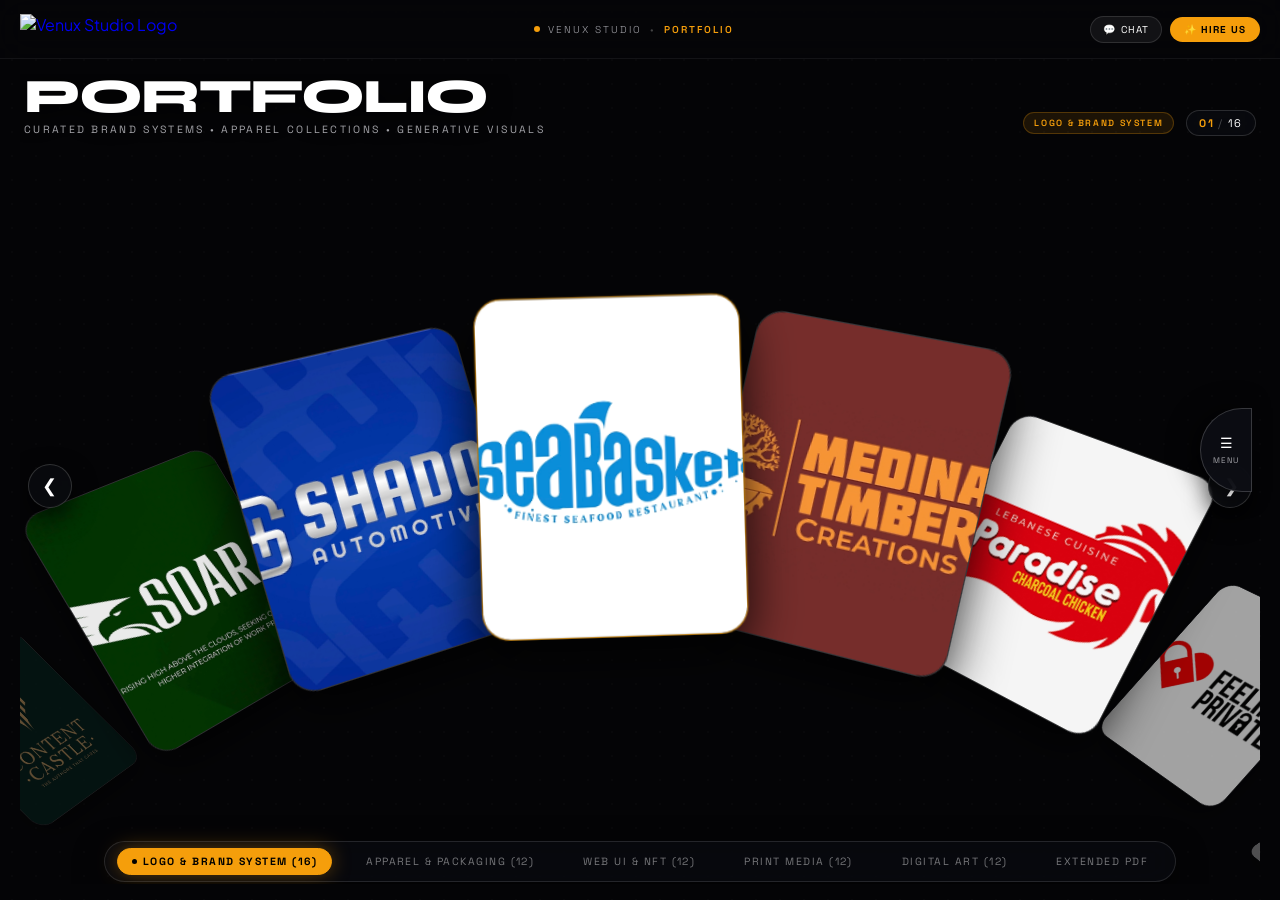
==== commit e8f5a78e: "portfolio.html" ====
--- a/portfolio.html
+++ b/portfolio.html
@@ -66,13 +66,13 @@
     </header>
 
     <!-- Main Portfolio Content -->
-    <main style="position: relative; z-index: 10; min-height: calc(100vh - 10px); height: calc(100vh - 10px); padding: 74px 20px 16px; max-width: 1560px; margin: 0 auto; display: flex; flex-direction: column; justify-content: space-between;">
+    <main style="position: relative; z-index: 10; min-height: calc(100vh - 10px); height: calc(100vh - 10px); padding: 74px 20px 14px; max-width: 1560px; margin: 0 auto; display: flex; flex-direction: column; justify-content: space-between;">
       
       <div class="portfolio-hero-wrap">
         
-        <!-- Top Bar: Left Title & Right Category Filter Stack -->
+        <!-- Top Bar: Left Title & Right Counter -->
         <div class="portfolio-top-bar">
-          <!-- Left Main Heading (Exact Match to Reference) -->
+          <!-- Left Main Heading -->
           <div class="portfolio-title-group">
             <h1 class="portfolio-main-title">PORTFOLIO</h1>
             <p id="portfolio-sub-caption" class="portfolio-sub-caption">
@@ -80,43 +80,25 @@
             </p>
           </div>
 
-          <!-- Right-Side Vertical Category Filters (Exact Match to Reference) -->
-          <div class="portfolio-side-filters" id="portfolio-side-filters">
-            <button class="portfolio-filter-item active" data-cat="logo-brand">
-              <span class="portfolio-filter-indicator"></span>
-              <span>LOGO & BRAND SYSTEM</span>
-            </button>
-            <button class="portfolio-filter-item" data-cat="apparel-packaging">
-              <span class="portfolio-filter-indicator"></span>
-              <span>APPAREL & PACKAGING</span>
-            </button>
-            <button class="portfolio-filter-item" data-cat="web-ui-nft">
-              <span class="portfolio-filter-indicator"></span>
-              <span>WEB UI & NFT</span>
-            </button>
-            <button class="portfolio-filter-item" data-cat="print-media">
-              <span class="portfolio-filter-indicator"></span>
-              <span>PRINT MEDIA</span>
-            </button>
-            <button class="portfolio-filter-item" data-cat="digital-art">
-              <span class="portfolio-filter-indicator"></span>
-              <span>DIGITAL ART</span>
-            </button>
-            <button class="portfolio-filter-item" data-cat="extended-pdf">
-              <span class="portfolio-filter-indicator"></span>
-              <span>EXTENDED PDF</span>
-            </button>
-          </div>
-        </div>
-
-        <!-- ================= 3D STEPPED COVERFLOW STAGE ================= -->
+          <!-- Top Right Active Meta Counter -->
+          <div class="portfolio-top-counter">
+            <span id="active-category-badge" class="portfolio-category-badge">LOGO & BRAND SYSTEM</span>
+            <div class="portfolio-counter-pill">
+              <span id="portfolio-current-index" style="color: var(--gold-primary); font-weight: 700;">01</span>
+              <span style="color: rgba(255,255,255,0.25);">/</span>
+              <span id="portfolio-total-count">16</span>
+            </div>
+          </div>
+        </div>
+
+        <!-- ================= CONTINUOUS CURVED ORBIT ARCH STAGE ================= -->
         <div id="portfolio-stage-container" class="portfolio-stage-container">
           <!-- Left Nav Button -->
           <button id="portfolio-prev-btn" class="portfolio-nav-arrow prev" aria-label="Previous artwork">
             <span style="font-size: 18px; margin-right: 2px;">❮</span>
           </button>
 
-          <!-- 4:5 Stepped Floating Cards -->
+          <!-- Orbit Cards Arc Canvas -->
           <div id="portfolio-cards-wrap" class="portfolio-cards-wrap"></div>
 
           <!-- Right Nav Button -->
@@ -173,21 +155,33 @@
           </div>
         </div>
 
-        <!-- Bottom Controls & Active Meta Bar -->
-        <div id="portfolio-bottom-bar" class="portfolio-bottom-bar">
-          <div class="portfolio-active-meta">
-            <span id="active-category-badge" class="portfolio-category-badge">LOGO & BRAND SYSTEM</span>
-            <span id="active-item-title" style="font-family: var(--font-syne); font-size: 12px; font-weight: 700; color: #ffffff; display: none;"></span>
-          </div>
-
-          <!-- Navigation Dots -->
-          <div id="portfolio-dots-bar" class="portfolio-dots-bar"></div>
-
-          <!-- Counter Indicator -->
-          <div style="font-family: var(--font-space); font-size: 10px; color: var(--text-silver); letter-spacing: 0.12em; text-transform: uppercase;">
-            <span id="portfolio-current-index" style="color: var(--gold-primary); font-weight: 700;">01</span>
-            <span style="color: rgba(255,255,255,0.2);"> / </span>
-            <span id="portfolio-total-count">16</span>
+        <!-- ================= CATEGORY FILTERS ARRANGED BELOW THE CURVED CARD ANIMATION ================= -->
+        <div class="portfolio-bottom-filters-wrapper">
+          <div class="portfolio-bottom-filters" id="portfolio-side-filters">
+            <button class="portfolio-filter-pill active" data-cat="logo-brand">
+              <span class="portfolio-filter-indicator"></span>
+              <span>LOGO & BRAND SYSTEM (16)</span>
+            </button>
+            <button class="portfolio-filter-pill" data-cat="apparel-packaging">
+              <span class="portfolio-filter-indicator"></span>
+              <span>APPAREL & PACKAGING (12)</span>
+            </button>
+            <button class="portfolio-filter-pill" data-cat="web-ui-nft">
+              <span class="portfolio-filter-indicator"></span>
+              <span>WEB UI & NFT (12)</span>
+            </button>
+            <button class="portfolio-filter-pill" data-cat="print-media">
+              <span class="portfolio-filter-indicator"></span>
+              <span>PRINT MEDIA (12)</span>
+            </button>
+            <button class="portfolio-filter-pill" data-cat="digital-art">
+              <span class="portfolio-filter-indicator"></span>
+              <span>DIGITAL ART (12)</span>
+            </button>
+            <button class="portfolio-filter-pill" data-cat="extended-pdf">
+              <span class="portfolio-filter-indicator"></span>
+              <span>EXTENDED PDF</span>
+            </button>
           </div>
         </div>
 
@@ -195,7 +189,7 @@
     </main>
 
     <!-- ================= IMAGE LIGHTBOX MODAL (PURE ENLARGED IMAGE + BACK BUTTON ONLY) ================= -->
-    <div id="image-lightbox-modal" class="modal-overlay" style="z-index: 120;">
+    <div id="image-lightbox-modal" class="modal-overlay" style="z-index: 99999;">
       <div style="position: relative; max-width: 92vw; max-height: 90vh; width: fit-content; display: flex; flex-direction: column; align-items: center;">
         <!-- Top Back Button -->
         <button id="lightbox-close-btn" style="position: absolute; top: -48px; right: 0; background: rgba(10,12,18,0.85); border: 1px solid rgba(255,255,255,0.22); color: #fff; font-family: var(--font-space); font-size: 11px; font-weight: 600; letter-spacing: 0.14em; text-transform: uppercase; padding: 7px 16px; border-radius: 9999px; cursor: pointer; display: flex; align-items: center; gap: 6px; box-shadow: 0 8px 25px rgba(0,0,0,0.8); transition: all 0.2s ease;">
--- a/css/style.css
+++ b/css/style.css
@@ -391,7 +391,7 @@
   }
 }
 
-/* ================= NEW CINEMATIC 3D STEPPED PORTFOLIO COVERFLOW ================= */
+/* ================= CONTINUOUS CURVED ORBIT FERRIS-WHEEL PORTFOLIO ================= */
 .portfolio-hero-wrap {
   position: relative;
   width: 100%;
@@ -401,19 +401,19 @@
   flex-direction: column;
   justify-content: space-between;
   overflow: hidden;
-  padding: 4px 0 0;
-}
-
-/* Portfolio Header & Right Filter Layout */
+  padding: 0;
+}
+
+/* Portfolio Header Layout */
 .portfolio-top-bar {
   position: relative;
   z-index: 25;
   display: flex;
-  align-items: flex-start;
+  align-items: flex-end;
   justify-content: space-between;
-  gap: 20px;
-  margin-bottom: 6px;
-  padding: 0 6px;
+  gap: 16px;
+  margin-bottom: 2px;
+  padding: 0 4px;
 }
 
 .portfolio-title-group {
@@ -422,128 +422,75 @@
 
 .portfolio-main-title {
   font-family: var(--font-syne);
-  font-size: clamp(2rem, 4.2vw, 3.4rem);
+  font-size: clamp(1.8rem, 3.8vw, 3rem);
   font-weight: 800;
   text-transform: uppercase;
   letter-spacing: -0.03em;
   color: #ffffff;
   line-height: 0.95;
-  margin-bottom: 4px;
+  margin-bottom: 3px;
   text-shadow: 0 4px 25px rgba(0, 0, 0, 0.8);
 }
 
 .portfolio-sub-caption {
   font-family: var(--font-space);
-  font-size: clamp(9px, 1.2vw, 11px);
+  font-size: clamp(8.5px, 1.1vw, 10.5px);
   color: var(--text-silver);
   letter-spacing: 0.22em;
   text-transform: uppercase;
   font-weight: 400;
 }
 
-/* Right-Side Category Filter Stack */
-.portfolio-side-filters {
-  display: flex;
-  flex-direction: column;
-  align-items: flex-end;
-  gap: 8px;
-  z-index: 30;
-}
-
-.portfolio-filter-item {
-  background: none;
-  border: none;
-  padding: 3px 0;
+.portfolio-top-counter {
+  display: flex;
+  align-items: center;
+  gap: 12px;
+}
+
+.portfolio-counter-pill {
+  display: inline-flex;
+  align-items: center;
+  gap: 4px;
+  padding: 5px 12px;
+  border-radius: 9999px;
+  background: rgba(10, 12, 18, 0.7);
+  border: 1px solid rgba(255, 255, 255, 0.14);
   font-family: var(--font-space);
   font-size: 11px;
-  letter-spacing: 0.16em;
-  text-transform: uppercase;
-  color: rgba(255, 255, 255, 0.42);
-  cursor: pointer;
-  transition: all 0.22s cubic-bezier(0.2, 0.8, 0.3, 1);
-  display: flex;
-  align-items: center;
-  gap: 8px;
-  text-align: right;
-  white-space: nowrap;
-}
-
-.portfolio-filter-item:hover {
-  color: #ffffff;
-  transform: translateX(-4px);
-}
-
-.portfolio-filter-item.active {
-  color: #ffffff;
-  font-weight: 700;
-  letter-spacing: 0.18em;
-}
-
-.portfolio-filter-indicator {
-  width: 5px;
-  height: 5px;
-  border-radius: 50%;
-  background: var(--gold-primary);
-  opacity: 0;
-  transform: scale(0);
-  transition: all 0.22s ease;
-  box-shadow: 0 0 10px var(--gold-primary);
-}
-
-.portfolio-filter-item.active .portfolio-filter-indicator {
-  opacity: 1;
-  transform: scale(1);
-}
-
-@media (max-width: 860px) {
-  .portfolio-top-bar {
-    flex-direction: column;
-    align-items: stretch;
-    gap: 14px;
-  }
-  
-  .portfolio-side-filters {
-    flex-direction: row;
-    align-items: center;
-    flex-wrap: wrap;
-    justify-content: flex-start;
-    gap: 6px 12px;
-    background: rgba(0, 0, 0, 0.55);
-    padding: 8px 12px;
-    border-radius: 14px;
-    border: 1px solid rgba(255, 255, 255, 0.1);
-    backdrop-filter: blur(12px);
-  }
-
-  .portfolio-filter-item {
-    font-size: 10px;
-    letter-spacing: 0.12em;
-    gap: 5px;
-  }
-}
-
-/* ================= 3D STEPPED CAROUSEL STAGE ================= */
+  letter-spacing: 0.14em;
+  backdrop-filter: blur(10px);
+}
+
+/* ================= 3D CURVED ORBIT ARCH STAGE ================= */
 .portfolio-stage-container {
   position: relative;
   width: 100%;
   flex: 1;
   height: 100%;
-  min-height: 400px;
-  max-height: 540px; /* Sits nicely with breathing room above & below */
-  perspective: 1400px;
+  min-height: 380px;
+  max-height: 480px;
+  perspective: 1200px;
   perspective-origin: 50% 50%;
   display: flex;
   align-items: center;
   justify-content: center;
   z-index: 20;
   user-select: none;
-  margin: 0;
+  touch-action: pan-y;
+  cursor: grab;
+  margin: auto 0;
+  overflow: visible;
+}
+
+.portfolio-stage-container:active {
+  cursor: grabbing;
 }
 
 @media (max-width: 640px) {
   .portfolio-stage-container {
-    min-height: 320px;
-    max-height: 420px;
+    min-height: 300px;
+    max-height: 380px;
+    perspective: 800px;
   }
 }
 
@@ -557,42 +504,48 @@
   transform-style: preserve-3d;
 }
 
-/* 4:5 Aspect Ratio Portfolio Stepped Card (Adjust width here to scale cards) */
+/* Curved Orbit Card (4:5 / 4:5.2 Smooth Rounded Card) */
 .portfolio-flow-card {
   position: absolute;
-  top: 50%;
+  top: 46%;
   left: 50%;
-  width: clamp(230px, 19vw, 290px);
-  height: calc(clamp(230px, 19vw, 290px) * 1.25); /* 4:5 Aspect Ratio */
-  border-radius: 18px;
+  width: clamp(210px, 17.5vw, 270px);
+  height: calc(clamp(210px, 17.5vw, 270px) * 1.28); /* 4:5.12 Aspect Ratio */
+  border-radius: 22px;
   overflow: hidden;
   background: #08090c;
-  border: 1px solid rgba(255, 255, 255, 0.14);
+  border: 1px solid rgba(255, 255, 255, 0.16);
   box-shadow: 0 16px 45px rgba(0, 0, 0, 0.85);
   cursor: pointer;
-  /* Card Animation Speed: adjust 0.35s to make card transitions faster or slower */
-  transition: transform 0.1s cubic-bezier(0.22, 1, 0.36, 1),
-              opacity 0.1s cubic-bezier(0.22, 1, 0.36, 1),
-              filter 0.1s cubic-bezier(0.22, 1, 0.36, 1),
-              border-color 0.25s ease,
-              box-shadow 0.25s ease;
   transform-origin: center center;
   will-change: transform, opacity, filter;
+  transition: border-color 0.25s ease, box-shadow 0.25s ease;
+  backface-visibility: hidden;
+  -webkit-backface-visibility: hidden;
 }
 
 @media (min-width: 1280px) {
   .portfolio-flow-card {
-    width: clamp(260px, 20vw, 320px);
-    height: calc(clamp(260px, 20vw, 320px) * 1.25); /* 4:5 Aspect Ratio */
+    width: clamp(220px, 18vw, 280px);
+    height: calc(clamp(220px, 18vw, 280px) * 1.28);
+    border-radius: 24px;
+  }
+}
+
+@media (max-width: 960px) {
+  .portfolio-flow-card {
+    width: 185px;
+    height: 236px;
+    border-radius: 18px;
   }
 }
 
 @media (max-width: 640px) {
-  /* Mobile 9:16 optimized card dimensions */
+  /* Mobile 9:16 optimized curved card */
   .portfolio-flow-card {
-    width: 195px;
-    height: 243.75px; /* 4:5 Aspect Ratio */
-    border-radius: 14px;
+    width: 145px;
+    height: 188px;
+    border-radius: 16px;
   }
 }
 
@@ -602,24 +555,24 @@
   object-fit: cover;
   display: block;
   pointer-events: none;
-  filter: brightness(0.96);
-  transition: transform 0.4s ease;
+  filter: brightness(0.97);
+  transition: transform 0.35s ease;
 }
 
 .portfolio-flow-card:hover img {
-  transform: scale(1.03);
-}
-
-/* Hover pop & highlight */
+  transform: scale(1.04);
+}
+
+/* Hover pop & golden glow */
 .portfolio-flow-card:hover {
   border-color: var(--gold-primary);
-  box-shadow: 0 20px 50px rgba(0, 0, 0, 0.95), 0 0 25px rgba(245, 158, 11, 0.45);
+  box-shadow: 0 22px 60px rgba(0, 0, 0, 0.95), 0 0 25px rgba(245, 158, 11, 0.45);
 }
 
 /* Focus Dimming for Sibling Cards on Hover */
 .portfolio-cards-wrap.has-hover .portfolio-flow-card:not(:hover) {
-  opacity: 0.28 !important;
-  filter: grayscale(40%) blur(1.5px) !important;
+  opacity: 0.35 !important;
+  filter: grayscale(35%) blur(1px) !important;
 }
 
 /* Navigation Chevrons (< and >) */
@@ -628,11 +581,11 @@
   top: 50%;
   transform: translateY(-50%);
   z-index: 60;
-  width: 46px;
-  height: 46px;
+  width: 44px;
+  height: 44px;
   border-radius: 50%;
-  background: rgba(10, 12, 16, 0.75);
-  border: 1px solid rgba(255, 255, 255, 0.15);
+  background: rgba(10, 12, 16, 0.8);
+  border: 1px solid rgba(255, 255, 255, 0.16);
   color: #ffffff;
   display: flex;
   align-items: center;
@@ -653,11 +606,113 @@
 }
 
 .portfolio-nav-arrow.prev {
-  left: 12px;
+  left: 8px;
 }
 
 .portfolio-nav-arrow.next {
-  right: 12px;
+  right: 8px;
+}
+
+@media (max-width: 640px) {
+  .portfolio-nav-arrow {
+    width: 36px;
+    height: 36px;
+  }
+}
+
+/* ================= CATEGORY FILTERS ARRANGED BELOW THE CARDS ANIMATION ================= */
+.portfolio-bottom-filters-wrapper {
+  position: relative;
+  z-index: 30;
+  width: 100%;
+  display: flex;
+  justify-content: center;
+  padding: 6px 0 2px;
+}
+
+.portfolio-bottom-filters {
+  display: flex;
+  align-items: center;
+  justify-content: center;
+  flex-wrap: wrap;
+  gap: 8px;
+  max-width: 100%;
+  padding: 6px 12px;
+  border-radius: 9999px;
+  background: rgba(10, 12, 18, 0.65);
+  border: 1px solid rgba(255, 255, 255, 0.12);
+  backdrop-filter: blur(16px);
+  -webkit-backdrop-filter: blur(16px);
+  box-shadow: 0 10px 30px rgba(0, 0, 0, 0.6);
+}
+
+.portfolio-filter-pill {
+  background: transparent;
+  border: 1px solid transparent;
+  padding: 6px 14px;
+  border-radius: 9999px;
+  font-family: var(--font-space);
+  font-size: 10.5px;
+  letter-spacing: 0.14em;
+  text-transform: uppercase;
+  color: rgba(255, 255, 255, 0.45);
+  cursor: pointer;
+  transition: all 0.22s cubic-bezier(0.2, 0.8, 0.3, 1);
+  display: inline-flex;
+  align-items: center;
+  gap: 6px;
+  white-space: nowrap;
+}
+
+.portfolio-filter-pill:hover {
+  color: #ffffff;
+  background: rgba(255, 255, 255, 0.06);
+  border-color: rgba(255, 255, 255, 0.14);
+}
+
+.portfolio-filter-pill.active {
+  color: #000000;
+  background: var(--gold-primary);
+  border-color: var(--gold-primary);
+  font-weight: 700;
+  box-shadow: 0 0 20px rgba(245, 158, 11, 0.35);
+}
+
+.portfolio-filter-pill .portfolio-filter-indicator {
+  width: 5px;
+  height: 5px;
+  border-radius: 50%;
+  background: #000000;
+  opacity: 0;
+  transform: scale(0);
+  transition: all 0.2s ease;
+}
+
+.portfolio-filter-pill.active .portfolio-filter-indicator {
+  opacity: 1;
+  transform: scale(1);
+}
+
+@media (max-width: 860px) {
+  .portfolio-bottom-filters {
+    justify-content: flex-start;
+    overflow-x: auto;
+    scrollbar-width: none;
+    -ms-overflow-style: none;
+    padding: 6px 10px;
+    border-radius: 16px;
+    max-width: 100%;
+  }
+
+  .portfolio-bottom-filters::-webkit-scrollbar {
+    display: none;
+  }
+
+  .portfolio-filter-pill {
+    font-size: 9.5px;
+    padding: 5px 11px;
+    letter-spacing: 0.1em;
+  }
 }
 
 @media (max-width: 640px) {
@@ -785,10 +840,10 @@
 .modal-overlay {
   position: fixed;
   inset: 0;
-  z-index: 120;
-  background: rgba(0, 0, 0, 0.92);
-  backdrop-filter: blur(20px);
-  -webkit-backdrop-filter: blur(20px);
+  z-index: 99999;
+  background: rgba(0, 0, 0, 0.95);
+  backdrop-filter: blur(24px);
+  -webkit-backdrop-filter: blur(24px);
   display: none;
   align-items: center;
   justify-content: center;
